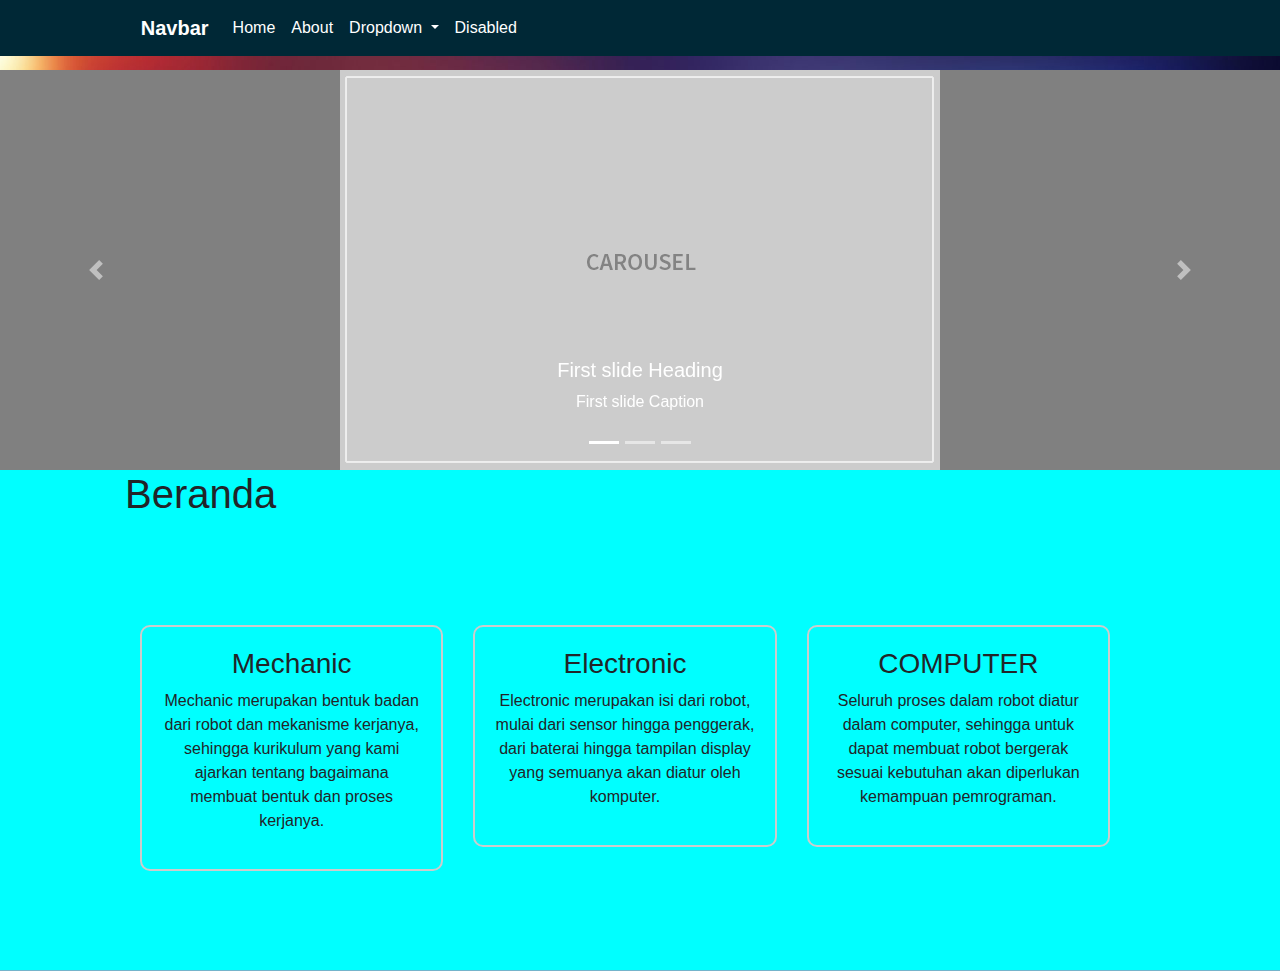
==== index.html @ bc965928 "card-view" ====
<!DOCTYPE html>
<html lang="en">
  <head>
    <meta charset="utf-8">
	<meta http-equiv="X-UA-Compatible" content="IE=edge">
	<meta name="viewport" content="width=device-width, initial-scale=1">
    <title>Untitled Document</title>
    <!-- Bootstrap -->
	<link href="css/bootstrap-4.0.0.css" rel="stylesheet">
	<link href="css/main-responsive.css" rel="stylesheet">
	<link href="css/index.css" rel="stylesheet">
	
  </head>
  <body style="padding-top: 70px">
  	<!-- body code goes here -->
  <div class="container-fluid">
    <nav class="navbar mNav fixed-top navbar-expand-lg navbar-light bg-light"> <a class="navbar-brand" href="#">Navbar</a>
	    <button class="navbar-toggler" type="button" data-toggle="collapse" data-target="#navbarSupportedContent1" aria-controls="navbarSupportedContent1" aria-expanded="false" aria-label="Toggle navigation"><span class="navbar-toggler-icon"><em>&nbsp;</em></span></button>
      <div class="collapse navbar-collapse" id="navbarSupportedContent1">
	      <ul class="navbar-nav mr-auto">
	        <li class="nav-item active"> <a class="nav-link" href="#">Home <span class="sr-only">(current)</span></a> </li>
	        <li class="nav-item"> <a class="nav-link" href="#">About</a> </li>
	        <li class="nav-item dropdown"> <a class="nav-link dropdown-toggle" href="#" id="navbarDropdown1" role="button" data-toggle="dropdown" aria-haspopup="true" aria-expanded="false"> Dropdown </a>
	          <div class="dropdown-menu" aria-labelledby="navbarDropdown1"> <a class="dropdown-item" href="#">Action</a> <a class="dropdown-item" href="#">Another action</a>
	            <div class="dropdown-divider"></div>
	            <a class="dropdown-item" href="#">Something else here</a> </div>
            </li>
	        <li class="nav-item"> <a class="nav-link disabled" href="#">Disabled</a> </li>
          </ul>
      </div>
      </nav>
    <div class="row top">
	    <div id="myCarousel" class="carousel slide" data-ride="carousel" style="background-color: grey">
		    <ol class="carousel-indicators">
		      <li data-target="#myCarousel" data-slide-to="0" class="active"></li>
		      <li data-target="#myCarousel" data-slide-to="1"></li>
		      <li data-target="#myCarousel" data-slide-to="2"></li>
	      </ol>
		    <div class="carousel-inner" role="listbox">
		      <div class="carousel-item active"> <img class="d-block mx-auto" src="images/Carousel_Placeholder.png" alt="First slide">
		        <div class="carousel-caption">
		          <h5>First slide Heading</h5>
		          <p>First slide Caption</p>
	            </div>
	          </div>
		      <div class="carousel-item"> <img class="d-block mx-auto" src="images/Carousel_Placeholder.png" alt="Second slide">
		        <div class="carousel-caption">
		          <h5>Second slide Heading</h5>
		          <p>Second slide Caption</p>
	            </div>
	          </div>
		      <div class="carousel-item"> <img class="d-block mx-auto" src="images/Carousel_Placeholder.png" alt="Third slide">
		        <div class="carousel-caption">
		          <h5>Third slide Heading</h5>
		          <p>Third slide Caption</p>
	            </div>
	          </div>
	      </div>
	      <a class="carousel-control-prev" href="#myCarousel" role="button" data-slide="prev"> <span class="carousel-control-prev-icon" aria-hidden="true"></span> <span class="sr-only">Previous</span> </a> <a class="carousel-control-next" href="#myCarousel" role="button" data-slide="next"> <span class="carousel-control-next-icon" aria-hidden="true"></span> <span class="sr-only">Next</span> </a> </div>
			</div>
		<div class="row p-x-10" style="height:500px; background-color: aqua;">
			<h1>Beranda</h1>
			<div class="container pad25B row">
					<div class="col-md-4 pad25B">
							<div class="card-view">
								<h3 class="heder-card-view">Mechanic</h3>
								<p class="content-card-view">Mechanic merupakan bentuk badan dari robot dan mekanisme kerjanya, sehingga kurikulum yang kami ajarkan tentang bagaimana membuat bentuk dan proses kerjanya. </p>
							</div>
									</div>

							<div class="col-md-4 pad25B">
									<div class="card-view">
									<h3 class="heder-card-view">Electronic</h3>
									<p class="content-card-view">Electronic merupakan isi dari robot, mulai dari sensor hingga penggerak, dari baterai hingga tampilan display yang semuanya akan diatur oleh komputer.  </p>
								  </div>
							</div>

							<div class="col-md-4 pad25B">
								<div class="card-view">
								<h3 class="heder-card-view">COMPUTER</h3>
								<p class="content-card-view">Seluruh proses dalam robot diatur dalam computer, sehingga untuk dapat membuat robot bergerak sesuai kebutuhan akan diperlukan kemampuan pemrograman.  </p>
								</div>
						</div>
						</div>					
			</div>
	
		
		</div>	
    <div class="row body">
	    <div class="col-xl-12"></div>
	  </div>
	  <div class="row footer">
	    <div class="col-xl-12"></div>
    </div>
  </div>
	  
  <!-- jQuery (necessary for Bootstrap's JavaScript plugins) --> 
	<script src="js/jquery-3.2.1.min.js"></script>

	<!-- Include all compiled plugins (below), or include individual files as needed -->
  <script src="js/popper.min.js"></script> 
  <script src="js/bootstrap-4.0.0.js"></script>
  </body>
</html>
---- css/main-responsive.css ----
@charset "utf-8";
/* CSS Document */

.mNav{
	background-color: #002836 !important;
}
body{
    background: url("../images/bg.jpg") no-repeat center center fixed; 
    -webkit-background-size: cover;
    -moz-background-size: cover;
    -o-background-size: cover;
    background-size: cover;
    /* IE */
    filter: progid:DXImageTransform.Microsoft.AlphaImageLoader(src='../images/bg.jpg', sizingMethod='scale');
    -ms-filter: "progid:DXImageTransform.Microsoft.AlphaImageLoader(src='../images/bg.jpg', sizingMethod='scale')";
}
label{
    display: block;
}
.carousel{
	width: 100%;
}
.mNav .nav-item a{
	color: white !important;
}
.mNav .navbar-brand{
	margin-left: 10%;
	color: white;
	font-weight: bolder ;
}
.body{
	padding: 0 10%;
	background-color: #74B4CB;
}
.row.top{
	padding:0;
}

.color-secondTheme{
	color: #426E7E;
}
.color-lightTheme{
	color:aliceblue;
}
.color-darkTheme{
    color: #002836;
}
.color-red{
	color:red;
}
.bg-color-darkorange{
	background-color: rgb(231, 92, 0) !important;
}
.border-radius-10px{
	border-radius: 10px;
}

.border-radius-5px{
	border-radius: 5px;
}
.no-border{
    border: none !important;
}

.full-width{
	width: 100%;
}
.p-x-5{
    padding:0 5%;
}
.p-x-10{
    padding:0 10%;
}
.p-x-40px{
    padding: 0 40px;
}
.pad-t-40px{
    padding-top: 40px;
}
.pad-t-60px{
    padding-top: 60px;
}
.pad-b-40px{
    padding-bottom: 40px;
}

.mar-t-20px{
    margin-top: 20px;
}
.mar-t-40px{
    margin-top: 40px;
}

.no-padding{
    padding: 0 !important;
}
.inline-display{
    display: inline !important;
}
.register-container{
    display: inline-block;
    min-width: 400px;
    max-width: 100%;
    width: 500px;
    padding: 40px;
	/*background-color: #002836;*/
	background-color: #0000003b;
}
.profile-container{
    display: inline-block;
    min-width: 400px;
    max-width: 100%;
    width: 100%;
    padding: 0;
    /*background-color: #002836;*/
	background-color: #000000a2;
}
.profile-header-container{
    position: relative;
    display: block;
    background-color: white;
    width: 90% !important;
    top: -150px;
    margin: 0 auto;
    overflow: hidden;
}
.media-social-container{
    position: relative;
    width: 90% !important;
    margin: 0 auto;
    top: -150px;
    padding: 0 25%;
    background-color: #E2584B;
}
.tentang-ksr-header{
    text-align: center;
    background-color: #f00;
}
.tentang-ksr-header h2{
    text-align: center; 
}
.tentang-ksr-header img{
    width: 128px;
    height: 128 px;
}
.tentang-ksr-data{
    overflow: hidden;
    position: relative;
    margin: 0 auto;
    margin-top: 100px;
}
.visi{
    height: 200px;
    background-color: #002836;
}
.misi{
    height: 200px;
    background-color: aliceblue;
}
.tentang{
    height: 200px;
    background-color: aliceblue;
}
.h1{
    font-size: 40px;
}
.weight-300{
    font-weight: 300;
}
.bold-600{
    font-weight: 600;
}
.speech-icon{
    width: 80px;
    height: 40px;
    text-align: center;
    color: white;
    font-weight: bold;
    background-image:url('../images/speech-icon.svg');
    background-position: 0 0;
    background-repeat: no-repeat; 
    background-size: 80px 40px; 
    
}
.color1{
    height: 100%;
    background-color: #002836 !important;
    margin: auto;
}
.color2{
    height: 100%;
    background-color: #26b72b !important;
}
.color3{
    height: 100%;
    background-color: #74B4CB !important;
}
.absolute-ppbg{
    height: 400px;
    position: relative;
    overflow: hidden;
}
.sampul{
    min-height: 100%;
    min-width: 100%;
    position: absolute;
    top:-700px;
}
.login-container{
    display: inline-block;
    min-width: 400px;
    max-width: 100%;
    width: 500px;
    height: 400px;
    padding: 40px;
	/*background-color: #002836;*/
	background-color: #0000003b;
}
.form-title{
	width: 100%;
    font-weight: bold;
    text-align: center;
	padding-bottom: 20px;
	color: aliceblue;
	border-bottom: 1px  solid  rgb(202, 202, 202);
}

.photo-profile{
    position: relative;
    width: 400px;
    height: 450px;
    overflow: hidden;
}
.photo-profile img{
    width: 100%;
    height: 100%;
    margin: 0 auto;
}
.profile-data{
    min-width: 400px;
    position: relative;
    overflow: hidden;
}

/*DEFAULT THEME OF INPUT TAG*/
input[type="text"], input[type="password"],
input[type="tel"], input[type="date"]{
    color: white;
    padding: 0 8px;
    width: 100%;
    font-weight: 200;
    height: 35px;
    margin-bottom: 10px;
    background-color: transparent;
    border: 1pt solid rgb(202, 202, 202);
    border-radius: 3px;
}
input[type="text"]:hover, input[type="password"]:hover,
input[type="tel"]:hover, input[type="date"]:hover{
    border-color: #2756ad;
}
input[type="text"]:focus, input[type="password"]:focus,
input[type="tel"]:focus,  input[type="date"]:focus{
    border-color: #9ecaed;
    box-shadow: 0 0 5px #9ecaed;
}

input[type="date"]::-webkit{
    -webkit-appearance: none;
    display: none;
    color: red;
}

input[type="date"]::-webkit-inner-spin-button { 
    display: none;
}

input[type="date"]::-webkit-calendar-picker-indicator {
    color: #2c3e50;
}

input[type="tel"]::-webkit-outer-spin-button, input[type="tel"]::-webkit-inner-spin-button {
    -webkit-appearance: none;
    margin: 0;
}
 
input[type="tel"] {
    -moz-appearance: textfield;
}
input[type="radio"] {
    font-weight: 200;
}
textarea{
    resize: none;
	width: 100%;
    padding: 8px;
    border: 1px solid rgb(202, 202, 202);
    border-radius: 3px;
}

textarea:hover{
    border-color: #2756ad;
}
textarea:focus{
    border-color: #8594af;
}

textarea {
    font-weight: 200;
    
}

input[type="submit"]{
    display: block;
    font-weight: 600;
    height: 40px;
    border: 2px solid transparent;
    border-radius: 3px;
    background-color: #2756ad;
    color: #f2f2f2;
    cursor:pointer;
}

select{
    padding: 0 5px;
    width: 300px;
    font-weight: 200;
    height: 35px;
    margin-bottom: 10px;
    color: white;
    background-color: transparent;
    border: 1px solid rgb(202, 202, 202);
    border-radius: 3px;
}
select option{
    color: black;
}

select:hover{
    border-color: #2756ad;
}
select:focus{
    border-color: #8594af;
}


input:invalid + span:before {
    content: '✖';
    color: #f00;
    padding-left: 5px;
}

input:valid + span:before {
    content: '✓';
    color: #26b72b;
    padding-left: 5px;
}

.placeholder-lightTheme::placeholder { /* Chrome, Firefox, Opera, Safari 10.1+ */
    color: #ffffff8a;
    opacity: 1; /* Firefox */
}

:-ms-input-placeholder { /* Internet Explorer 10-11 */
    color: red;
}

::-ms-input-placeholder { /* Microsoft Edge */
    color: red;
}

/*END OF DEFAULT THEME OF INPUPT TAG*/
---- css/index.css ----
.card-view{
    border: solid 2px #cccccc; 
    border-width: 2px;
    border-radius: 10px;
    padding: 20px;
}

.heder-card-view{
    text-align: center;

}

.content-card-view{
    text-align: center;
}
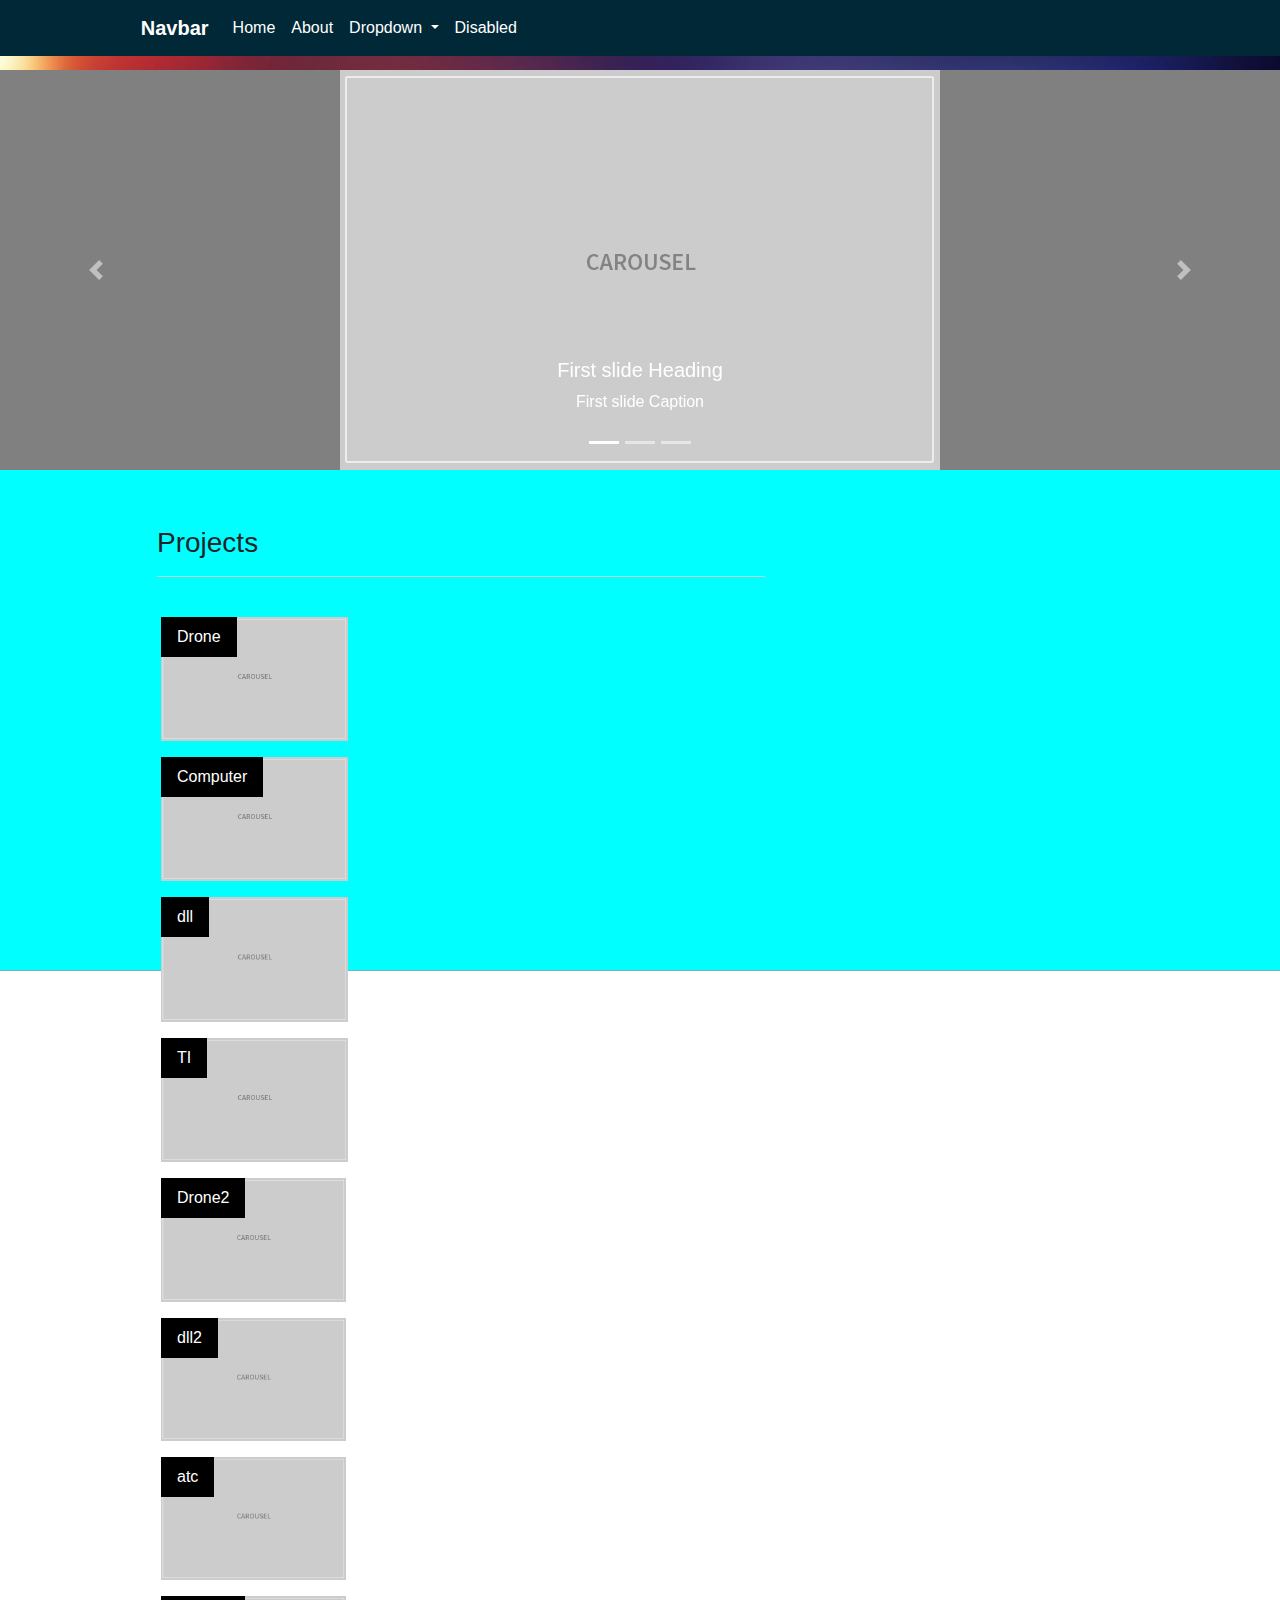
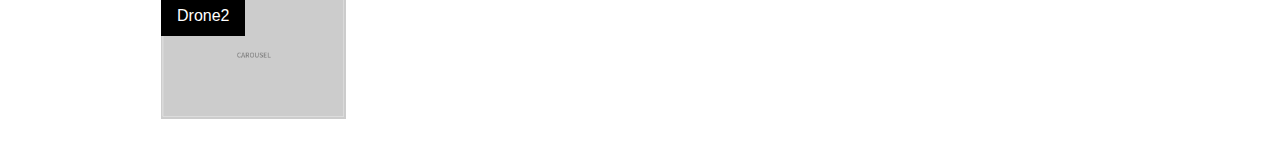
==== commit 95a91316: "image content" ====
--- a/index.html
+++ b/index.html
@@ -19,7 +19,7 @@
       <div class="collapse navbar-collapse" id="navbarSupportedContent1">
 	      <ul class="navbar-nav mr-auto">
 	        <li class="nav-item active"> <a class="nav-link" href="#">Home <span class="sr-only">(current)</span></a> </li>
-	        <li class="nav-item"> <a class="nav-link" href="#">About</a> </li>
+	        <li class="nav-item"> <a class="nav-link" href="about.html">About</a> </li>
 	        <li class="nav-item dropdown"> <a class="nav-link dropdown-toggle" href="#" id="navbarDropdown1" role="button" data-toggle="dropdown" aria-haspopup="true" aria-expanded="false"> Dropdown </a>
 	          <div class="dropdown-menu" aria-labelledby="navbarDropdown1"> <a class="dropdown-item" href="#">Action</a> <a class="dropdown-item" href="#">Another action</a>
 	            <div class="dropdown-divider"></div>
@@ -59,32 +59,74 @@
 	      <a class="carousel-control-prev" href="#myCarousel" role="button" data-slide="prev"> <span class="carousel-control-prev-icon" aria-hidden="true"></span> <span class="sr-only">Previous</span> </a> <a class="carousel-control-next" href="#myCarousel" role="button" data-slide="next"> <span class="carousel-control-next-icon" aria-hidden="true"></span> <span class="sr-only">Next</span> </a> </div>
 			</div>
 		<div class="row p-x-10" style="height:500px; background-color: aqua;">
-			<h1>Beranda</h1>
-			<div class="container pad25B row">
-					<div class="col-md-4 pad25B">
-							<div class="card-view">
-								<h3 class="heder-card-view">Mechanic</h3>
-								<p class="content-card-view">Mechanic merupakan bentuk badan dari robot dan mekanisme kerjanya, sehingga kurikulum yang kami ajarkan tentang bagaimana membuat bentuk dan proses kerjanya. </p>
-							</div>
-									</div>
+  
+    <!-- Page content -->
+  <div class=" al-padding" style="max-width:1564px">
+  
+    <!-- Project Section -->
+  <div class="al-panel al-padding-32" id="projects">
+    <h3 class="al-padding-bootom al-border-light-grey al-padding-16">Projects</h3>
+  </div>
 
-							<div class="col-md-4 pad25B">
-									<div class="card-view">
-									<h3 class="heder-card-view">Electronic</h3>
-									<p class="content-card-view">Electronic merupakan isi dari robot, mulai dari sensor hingga penggerak, dari baterai hingga tampilan display yang semuanya akan diatur oleh komputer.  </p>
-								  </div>
-							</div>
+  <div class="al-row-padding">
+    <div class="al-col al al-m al-margin-bottom">
+      <div class="al-display-container">
+        <div class="al-display-topleft al-black al-padding">Drone</div>
+        <img src="images/Carousel_Placeholder.png" alt="drone" style="width:100%">
+      </div>
+    </div>
+    <div class="al-col al al-m al-margin-bottom">
+      <div class="al-display-container">
+        <div class="al-display-topleft al-black al-padding">Computer</div>
+        <img src="images/Carousel_Placeholder.png" alt="computer" style="width:100%">
+      </div>
+    </div>
+    <div class="al-col al al-m al-margin-bottom">
+      <div class="al-display-container">
+        <div class="al-display-topleft al-black al-padding">dll</div>
+        <img src="images/Carousel_Placeholder.png" alt="dll" style="width:100%">
+      </div>
+    </div>
+    <div class="al-col al al-m al-margin-bottom">
+      <div class="al-display-container">
+        <div class="al-display-topleft al-black al-padding">TI</div>
+        <img src="images/Carousel_Placeholder.png" alt="ti" style="width:100%">
+      </div>
+    </div>
+  </div>
 
-							<div class="col-md-4 pad25B">
-								<div class="card-view">
-								<h3 class="heder-card-view">COMPUTER</h3>
-								<p class="content-card-view">Seluruh proses dalam robot diatur dalam computer, sehingga untuk dapat membuat robot bergerak sesuai kebutuhan akan diperlukan kemampuan pemrograman.  </p>
-								</div>
-						</div>
-						</div>					
-			</div>
-	
-		
+  <div class="al-row-padding">
+    <div class="al-col al m6 al-m al-margin-bottom">
+      <div class="al-display-container">
+        <div class="al-display-topleft al-black al-padding">Drone2</div>
+        <img src="images/Carousel_Placeholder.png" alt="ti" style="width:99%">
+      </div>
+    </div>
+    <div class="al-col al m6 al-m al-margin-bottom">
+      <div class="al-display-container">
+        <div class="al-display-topleft al-black al-padding">dll2</div>
+        <img src="images/Carousel_Placeholder.png" alt="ti" style="width:99%">
+      </div>
+    </div>
+    <div class="al-col al m6 al-m al-margin-bottom">
+      <div class="al-display-container">
+        <div class="al-display-topleft al-black al-padding">atc</div>
+        <img src="images/Carousel_Placeholder.png" alt="ti" style="width:99%">
+      </div>
+    </div>
+    <div class="al-col al m6 al-m al-margin-bottom">
+      <div class="al-display-container">
+        <div class="al-display-topleft al-black al-padding">Drone2</div>
+        <img src="images/Carousel_Placeholder.png" alt="ti" style="width:99%">
+      </div>
+    </div>
+  </div>
+</div>
+    
+
+
+			
+	</div>
 		</div>	
     <div class="row body">
 	    <div class="col-xl-12"></div>
--- a/css/main-responsive.css
+++ b/css/main-responsive.css
@@ -43,7 +43,7 @@
 	color:aliceblue;
 }
 .color-darkTheme{
-    color: #002836;
+    color: #002836 !important;
 }
 .color-red{
 	color:red;
@@ -230,6 +230,7 @@
     width: 400px;
     height: 450px;
     overflow: hidden;
+    border: 2px solid #cfcfcf80;
 }
 .photo-profile img{
     width: 100%;
@@ -369,5 +370,12 @@
     color: red;
 }
 
+#box{
+       border: 1px solid gray;
+       outline-color: invert;
+       background-color: lightgray;
+ }
+
+ 
 /*END OF DEFAULT THEME OF INPUPT TAG*/
 
--- a/css/index.css
+++ b/css/index.css
@@ -12,4 +12,68 @@
 
 .content-card-view{
     text-align: center;
+}
+
+.al-padding-32{
+    padding-top: 32px
+    !important;
+    padding-bottom: 32px
+    !important
+}
+.al-padding-bootom{
+    border-bottom: 1px
+    solid
+    #ccc
+    !important
+}
+.al-border-ligth-grey{
+    border-color: #f1f1f1
+    !important
+}
+.al-padding-16{
+    padding-top: 16px
+    !important;
+    padding-bottom: 16px
+    !important
+}
+.al-row-padding{
+    padding: 0 10px
+}
+.al-col{
+    padding: 0 10px
+}
+.al{
+    width: 24.9999%
+}
+.al-m{
+    width: 33.33333%
+}
+.al-margin-bottom{
+    margin-bottom: 16px 
+    !important
+}
+.al-display-container{
+    position: relative
+}
+.al-display-topleft{
+    position: absolute;
+    left: 0;
+    top: 0
+}
+.al-black{
+    color: #ffffff
+    !important;
+    background-color: #000000
+    !important;
+}
+.al-padding{
+    padding: 8px 16px
+    !important
+}
+.al-panel{
+    padding: 0.01em 16px
+}
+.al-content{
+    max-width:980px;
+    margin:auto
 }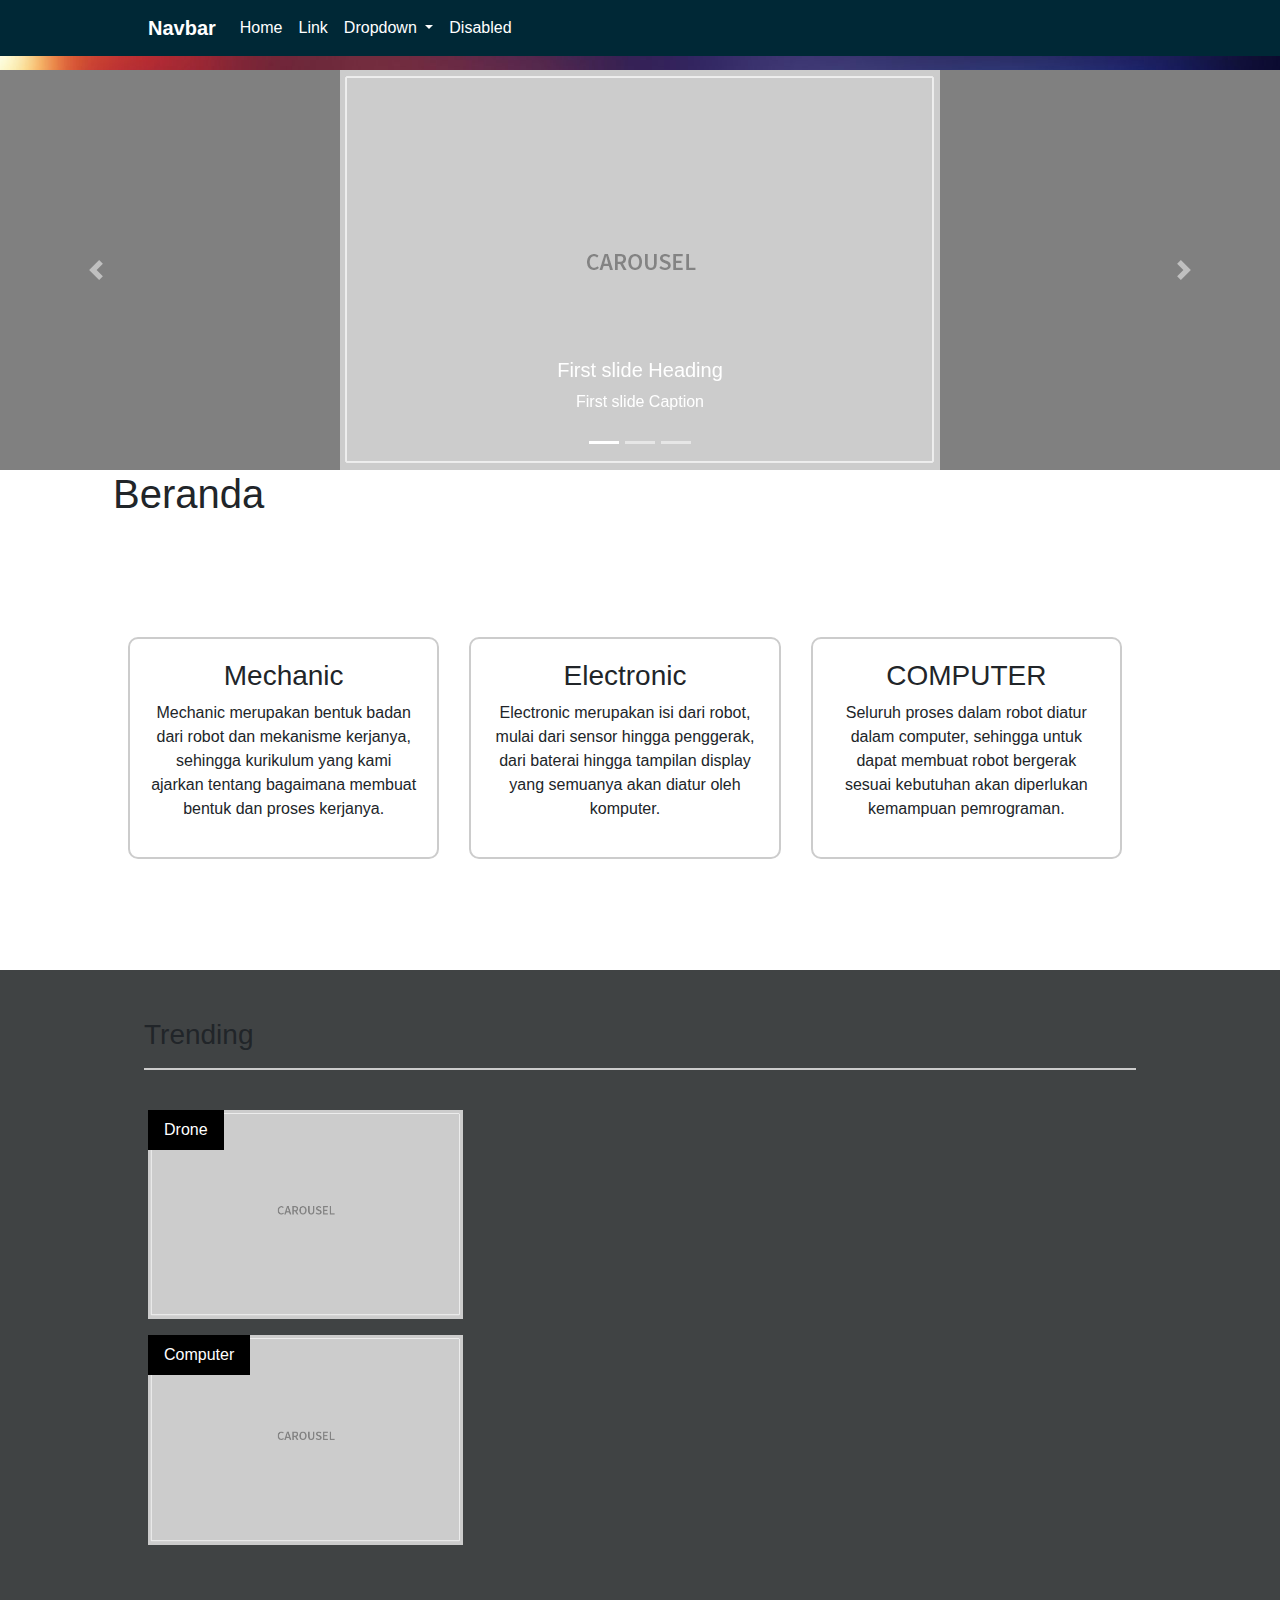
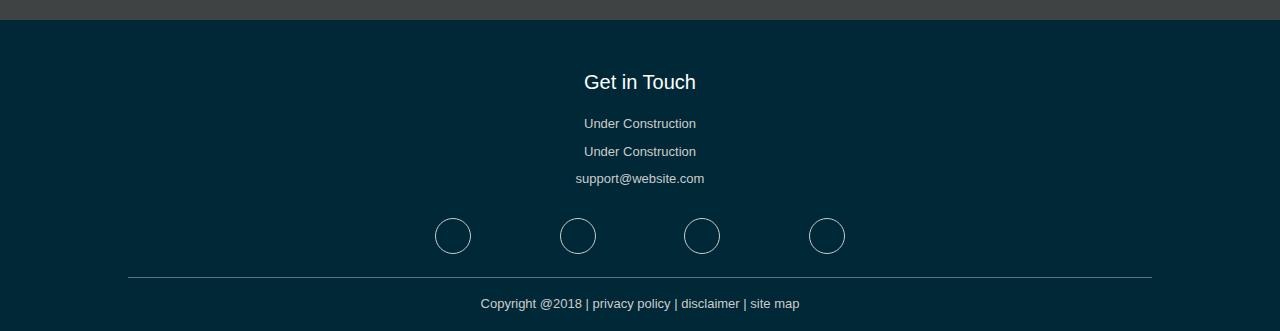
==== commit cd56a96b: "+footer + contenr" ====
--- a/index.html
+++ b/index.html
@@ -7,9 +7,12 @@
     <title>Untitled Document</title>
     <!-- Bootstrap -->
 	<link href="css/bootstrap-4.0.0.css" rel="stylesheet">
-	<link href="css/main-responsive.css" rel="stylesheet">
-	<link href="css/index.css" rel="stylesheet">
-	
+    <link href="css/main-responsive.css" rel="stylesheet">
+    <link href="css/tambah-berita.css" rel="stylesheet">
+    <link rel="stylesheet" href="https://use.fontawesome.com/releases/v5.2.0/css/all.css" integrity="sha384-hWVjflwFxL6sNzntih27bfxkr27PmbbK/iSvJ+a4+0owXq79v+lsFkW54bOGbiDQ" crossorigin="anonymous">
+    <link rel="stylesheet" type="text/css" href="css/footer.css">
+    <link rel="stylesheet" type="text/css" href="css/TB.css"><link href="css/index.css" rel="stylesheet">
+    
   </head>
   <body style="padding-top: 70px">
   	<!-- body code goes here -->
@@ -19,7 +22,7 @@
       <div class="collapse navbar-collapse" id="navbarSupportedContent1">
 	      <ul class="navbar-nav mr-auto">
 	        <li class="nav-item active"> <a class="nav-link" href="#">Home <span class="sr-only">(current)</span></a> </li>
-	        <li class="nav-item"> <a class="nav-link" href="about.html">About</a> </li>
+	        <li class="nav-item"> <a class="nav-link" href="#">Link</a> </li>
 	        <li class="nav-item dropdown"> <a class="nav-link dropdown-toggle" href="#" id="navbarDropdown1" role="button" data-toggle="dropdown" aria-haspopup="true" aria-expanded="false"> Dropdown </a>
 	          <div class="dropdown-menu" aria-labelledby="navbarDropdown1"> <a class="dropdown-item" href="#">Action</a> <a class="dropdown-item" href="#">Another action</a>
 	            <div class="dropdown-divider"></div>
@@ -57,85 +60,98 @@
 	          </div>
 	      </div>
 	      <a class="carousel-control-prev" href="#myCarousel" role="button" data-slide="prev"> <span class="carousel-control-prev-icon" aria-hidden="true"></span> <span class="sr-only">Previous</span> </a> <a class="carousel-control-next" href="#myCarousel" role="button" data-slide="next"> <span class="carousel-control-next-icon" aria-hidden="true"></span> <span class="sr-only">Next</span> </a> </div>
-			</div>
-		<div class="row p-x-10" style="height:500px; background-color: aqua;">
-  
-    <!-- Page content -->
-  <div class=" al-padding" style="max-width:1564px">
-  
-    <!-- Project Section -->
-  <div class="al-panel al-padding-32" id="projects">
-    <h3 class="al-padding-bootom al-border-light-grey al-padding-16">Projects</h3>
-  </div>
-
-  <div class="al-row-padding">
-    <div class="al-col al al-m al-margin-bottom">
-      <div class="al-display-container">
-        <div class="al-display-topleft al-black al-padding">Drone</div>
-        <img src="images/Carousel_Placeholder.png" alt="drone" style="width:100%">
       </div>
     </div>
-    <div class="al-col al al-m al-margin-bottom">
-      <div class="al-display-container">
-        <div class="al-display-topleft al-black al-padding">Computer</div>
-        <img src="images/Carousel_Placeholder.png" alt="computer" style="width:100%">
+
+    <!-- Page content 1 -->
+      <div class="row p-x-10" style="height:500px; background-color: white;">
+        <h1>Beranda</h1>
+        <div class="container pad25B row">
+                        <div class="col-md-4 pad25B">
+                                <div class="card-view">
+                                    <h3 class="heder-card-view">Mechanic</h3>
+                                    <p class="content-card-view">Mechanic merupakan bentuk badan dari robot dan mekanisme kerjanya, sehingga kurikulum yang kami ajarkan tentang bagaimana membuat bentuk dan proses kerjanya. </p>
+                                </div>
+                        </div>
+
+                        <div class="col-md-4 pad25B">
+                                <div class="card-view">
+                                <h3 class="heder-card-view">Electronic</h3>
+                                <p class="content-card-view">Electronic merupakan isi dari robot, mulai dari sensor hingga penggerak, dari baterai hingga tampilan display yang semuanya akan diatur oleh komputer.  </p>
+                              </div>
+                        </div>
+
+                        <div class="col-md-4 pad25B">
+                            <div class="card-view">
+                            <h3 class="heder-card-view">COMPUTER</h3>
+                            <p class="content-card-view">Seluruh proses dalam robot diatur dalam computer, sehingga untuk dapat membuat robot bergerak sesuai kebutuhan akan diperlukan kemampuan pemrograman.  </p>
+                            </div>
+                        </div>
+          </div>					
       </div>
-    </div>
-    <div class="al-col al al-m al-margin-bottom">
-      <div class="al-display-container">
-        <div class="al-display-topleft al-black al-padding">dll</div>
-        <img src="images/Carousel_Placeholder.png" alt="dll" style="width:100%">
-      </div>
-    </div>
-    <div class="al-col al al-m al-margin-bottom">
-      <div class="al-display-container">
-        <div class="al-display-topleft al-black al-padding">TI</div>
-        <img src="images/Carousel_Placeholder.png" alt="ti" style="width:100%">
-      </div>
-    </div>
-  </div>
 
-  <div class="al-row-padding">
-    <div class="al-col al m6 al-m al-margin-bottom">
-      <div class="al-display-container">
-        <div class="al-display-topleft al-black al-padding">Drone2</div>
-        <img src="images/Carousel_Placeholder.png" alt="ti" style="width:99%">
-      </div>
-    </div>
-    <div class="al-col al m6 al-m al-margin-bottom">
-      <div class="al-display-container">
-        <div class="al-display-topleft al-black al-padding">dll2</div>
-        <img src="images/Carousel_Placeholder.png" alt="ti" style="width:99%">
-      </div>
-    </div>
-    <div class="al-col al m6 al-m al-margin-bottom">
-      <div class="al-display-container">
-        <div class="al-display-topleft al-black al-padding">atc</div>
-        <img src="images/Carousel_Placeholder.png" alt="ti" style="width:99%">
-      </div>
-    </div>
-    <div class="al-col al m6 al-m al-margin-bottom">
-      <div class="al-display-container">
-        <div class="al-display-topleft al-black al-padding">Drone2</div>
-        <img src="images/Carousel_Placeholder.png" alt="ti" style="width:99%">
-      </div>
-    </div>
-  </div>
-</div>
-    
+        
+        <div class="row body" style="height:650px; background-color: rgb(64, 67, 68);max-width: 1564px;">
+
+            <!-- Page content 2-->
+            <div class=" col-xl-12" style="max-width:1564px">
+            
+                <!-- Project Section -->
+              <div class="al-panel al-padding-32" id="projects">
+                <h3 class="al-padding-bootom al-border-light-grey al-padding-16">Trending</h3>
+              </div>
+            
+              <div class="al-row-padding">
+                <div class="al-col al al-m al-margin-bottom">
+                  <div class="al-display-container">
+                    <div class="al-display-topleft al-black al-padding">Drone</div>
+                    <img src="images/Carousel_Placeholder.png" alt="drone" style="width:100%">
+                  </div>
+                </div>
+                <div class="al-col al al-m al-margin-bottom">
+                  <div class="al-display-container">
+                    <div class="al-display-topleft al-black al-padding">Computer</div>
+                    <img src="images/Carousel_Placeholder.png" alt="computer" style="width:100%">
+                  </div>
+                </div>
+              </div>
+            </div>
+        </div>
+            
 
 
-			
-	</div>
-		</div>	
-    <div class="row body">
-	    <div class="col-xl-12"></div>
-	  </div>
-	  <div class="row footer">
-	    <div class="col-xl-12"></div>
+
+                <!--Footer Here-->
+            <footer class="footer">
+                
+                <div class="container bottom_border">
+                    <div class="row">
+                    <div class="col text-center">
+                        <h5 class="headin5_amrc col_white_amrc pt2">Get in Touch</h5>
+                        <p><i class="fa fa-location-arrow"></i> Under Construction</p>
+                        <p><i class="fa fa-phone"></i>  Under Construction</p>
+                        <p><i class="fa fa fa-envelope"></i> support@website.com</p>
+                    </div>
+                    </div>
+                    </div>
+
+                    <div class="row">
+                        <ul class="social_footer_ul">
+                        <li><a href="#"><i class="fab fa-facebook-f"></i></a></li> 
+                        <li><a href="#"><i class="fab fa-twitter"></i></a></li> 
+                        <li><a href="#"><i class="fab fa-google +"></i></a></li>
+                        <li><a href="#"><i class="fab fa-instagram"></i></a></li>
+                        </ul>
+                    </div>
+                    <!--social_footer_ul ends here-->
+                <hr class="split">
+                <p class="text-center">Copyright @2018 | privacy policy | disclaimer | site map</p>
+            </footer>
+  
+  
     </div>
-  </div>
-	  
+      
+  
   <!-- jQuery (necessary for Bootstrap's JavaScript plugins) --> 
 	<script src="js/jquery-3.2.1.min.js"></script>
 
--- a/css/main-responsive.css
+++ b/css/main-responsive.css
@@ -2,7 +2,9 @@
 /* CSS Document */
 
 .mNav{
-	background-color: #002836 !important;
+    background-color: #002836 !important;
+    padding-left: 10%;
+    padding-right: 10%;
 }
 body{
     background: url("../images/bg.jpg") no-repeat center center fixed; 
@@ -14,6 +16,7 @@
     filter: progid:DXImageTransform.Microsoft.AlphaImageLoader(src='../images/bg.jpg', sizingMethod='scale');
     -ms-filter: "progid:DXImageTransform.Microsoft.AlphaImageLoader(src='../images/bg.jpg', sizingMethod='scale')";
 }
+
 label{
     display: block;
 }
@@ -24,9 +27,26 @@
 	color: white !important;
 }
 .mNav .navbar-brand{
-	margin-left: 10%;
+	margin-left: 20px;
 	color: white;
-	font-weight: bolder ;
+    font-weight: bolder ;
+    outline: 0;
+}
+.mNav .navbar-brand:hover, .mNav .navbar-brand:focus{
+    color: white;
+}
+.mNav .logo{
+    width: 50px;
+    height: 50px;
+    overflow: hidden;
+    border-radius: 50%;
+    background-color: #002836;
+}
+.mNav .logo img{
+    display: block;
+    margin-left: -8px;
+    margin-right: auto;
+    height: 50px;
 }
 .body{
 	padding: 0 10%;
@@ -48,6 +68,9 @@
 .color-red{
 	color:red;
 }
+.mNav .nav-item a.color-darkOrange{
+	color: rgb(231, 92, 0) !important;
+}
 .bg-color-darkorange{
 	background-color: rgb(231, 92, 0) !important;
 }
@@ -65,6 +88,9 @@
 .full-width{
 	width: 100%;
 }
+.full-height{
+    height: 100%;
+}
 .p-x-5{
     padding:0 5%;
 }
@@ -93,6 +119,12 @@
 
 .no-padding{
     padding: 0 !important;
+}
+.no-outline{
+    outline: 0 !important;
+}
+.float-right{
+    float: right;
 }
 .inline-display{
     display: inline !important;
@@ -231,9 +263,9 @@
     height: 450px;
     overflow: hidden;
     border: 2px solid #cfcfcf80;
+    padding: 0;
 }
 .photo-profile img{
-    width: 100%;
     height: 100%;
     margin: 0 auto;
 }
@@ -243,6 +275,30 @@
     overflow: hidden;
 }
 
+.emblem{
+    margin-bottom: 70px;
+}
+.emblem .logo{
+    width: 120px;
+    height: 120px;
+    overflow: hidden;
+    border-radius: 50%;
+    background-color: #002836;
+    margin-left: auto;
+    margin-right: auto;
+}
+.emblem .logo img{
+    display: block;
+    margin-left: -20px;
+    margin-right: auto;
+    height: 120px;
+}
+.emblem .caption{
+    text-align: center;
+    font-weight: bold;
+    padding: 8px;
+    border-bottom: 1px solid #002836;
+}
 /*DEFAULT THEME OF INPUT TAG*/
 input[type="text"], input[type="password"],
 input[type="tel"], input[type="date"]{
@@ -379,3 +435,43 @@
  
 /*END OF DEFAULT THEME OF INPUPT TAG*/
 
+/* index here */
+.navbar-profile{
+    cursor: pointer;
+    align-items: center;
+}
+.navbar-profile .avatar{
+    height: 50px;
+    width: 50px;
+    border-radius: 50%;
+}
+.navbar-profile .name{
+    text-align: center;
+    margin: auto 10px auto 10px;
+    font-size: 18px;
+}
+
+/* profile here */
+.fab{
+    text-align: center;
+    color: aliceblue;
+    margin: 0 auto;
+    font-size: 30px;
+}
+
+.social-media{
+    height: 80px;
+    width: 100%;
+    margin: 0 auto;
+    min-width: 80px;
+    text-align:center;
+    vertical-align: middle;
+    display: flex; 
+    flex-direction: column; 
+    justify-content: center; 
+    align-items: center;
+    text-decoration: none;
+}
+.social-media:hover{
+    text-decoration: none;
+}--- a/css/tambah-berita.css
+++ b/css/tambah-berita.css
@@ -0,0 +1,74 @@
+.img-berita{
+    width: 200px;
+    height: 300px;
+    overflow: hidden;
+    display: block;
+    border: 1px black solid;
+}
+.pic-opt{
+    display: block;
+}
+.text-box{
+    background-color: aliceblue !important;
+
+}
+.text-box::placeholder{
+    color: gray;
+}
+.combo-box{
+    background-color: aliceblue !important;
+
+}
+.combo-box::placeholder{
+    color: gray;
+}
+.berita-editor{
+}
+.tools{
+    border-top-left-radius: 10px;
+    border-top-right-radius: 10px;
+    border-bottom: 1px solid gray;
+    height: 50px;
+    width: 100%;
+    background-color: #f5f5f5;
+    padding: 10px;
+}
+
+.editor, .editor:hover, .editor:active{
+    border: none;
+    
+    height: 500px;
+    border: 1px solid gainsboro;
+    border-radius: 10px;
+    background-color: aliceblue !important;
+    border-top-left-radius: 0px;
+    border-top-right-radius: 0px;
+    overflow: auto;
+}
+.editor-container{
+    padding-bottom: 100px;
+}
+
+.tool-button{
+    border: 1px solid gainsboro;
+    border-radius: 5px;
+    height: 100%;
+    min-width: 40px;
+    margin-right: 5px;
+    cursor: pointer;
+}
+.underline{
+    text-decoration: underline;
+}
+.centerline{
+    text-decoration: line-through;
+}
+.publish{
+    width: 120px;
+    padding: 7px;
+}
+.preview{
+    background-color: rgb(231, 92, 0) !important;
+    width: 120px;
+    padding: 7px;
+}--- a/css/footer.css
+++ b/css/footer.css
@@ -0,0 +1,66 @@
+.col_white_amrc { color:#FFF;}
+.footer { width:100%; background-color:#002836; min-height:250px; padding:10px 10% 10px 10% ; }
+.pt2 { padding-top:40px ; margin-bottom:20px ;}
+.footer p { font-size:13px; color:#CCC; padding-bottom:0px; margin-bottom:8px;}
+.mb10 { padding-bottom:15px ;}
+.footer_ul_amrc { margin:0px ; list-style-type:none ; font-size:14px; padding:0px 0px 10px 0px ; }
+.footer_ul_amrc li {padding:0px 0px 5px 0px;}
+.footer_ul_amrc li a{ color:#CCC;}
+.footer_ul_amrc li a:hover{ color:#fff; text-decoration:none;}
+.fleft { float:left;}
+.padding-right { padding-right:10px; }
+
+.footer_ul2_amrc {margin:0px; list-style-type:none; padding:0px;}
+.footer_ul2_amrc li p { display:table; }
+.footer_ul2_amrc li a:hover { text-decoration:none;}
+.footer_ul2_amrc li i { margin-top:5px;}
+
+.bottom_border { border-bottom:1px solid #002836; padding-bottom:20px;}
+.foote_bottom_ul_amrc {
+	list-style-type:none;
+	padding:0px;
+	display:table;
+	margin-top: 10px;
+	margin-right: auto;
+	margin-bottom: 10px;
+	margin-left: auto;
+}
+.foote_bottom_ul_amrc li { display:inline;}
+.foote_bottom_ul_amrc li a { color:#999; margin:0 12px;}
+
+.social_footer_ul { 
+	padding: 0;
+	margin: 0 auto;
+}
+.social_footer_ul li {
+	display: inline-block;
+	width: 120px;
+	margin: 0 auto;
+}
+.social_footer_ul li a { 
+	color:#CCC; 
+	border:1px solid #CCC; 
+	border-radius:50%;
+	padding: 8px;
+	width:36px; 
+	height:36px; 
+	margin: 0 auto;
+	display: block;
+}
+.social_footer_ul li a:hover{
+	text-decoration: none;
+}
+.social_footer_ul li i {  width:19px; 
+	height:20px; 
+	text-align:center;
+	display: block;
+	margin: auto;
+}
+.text-center{
+	text-align: center;
+}
+
+.split{
+	align-items: center;
+	border-color: #cccccc7a;
+}--- a/css/TB.css
+++ b/css/TB.css
@@ -0,0 +1,80 @@
+:root {
+    --blue: #007bff;
+    --indigo: #6610f2;
+    --purple: #6f42c1;
+    --pink: #e83e8c;
+    --red: #dc3545;
+    --orange: #fd7e14;
+    --yellow: #ffc107;
+    --green: #28a745;
+    --teal: #20c997;
+    --cyan: #17a2b8;
+    --white: #fff;
+    --gray: #6c757d;
+    --gray-dark: #343a40;
+    --primary: #007bff;
+    --secondary: #6c757d;
+    --success: #28a745;
+    --info: #17a2b8;
+    --warning: #ffc107;
+    --danger: #dc3545;
+    --light: #f8f9fa;
+    --dark: #343a40;
+    --mainTheme: #002836;
+    --breakpoint-xs: 0;
+    --breakpoint-sm: 576px;
+    --breakpoint-md: 768px;
+    --breakpoint-lg: 992px;
+    --breakpoint-xl: 1200px;
+    --font-family-sans-serif: -apple-system, BlinkMacSystemFont, "Segoe UI", Roboto, "Helvetica Neue", Arial, sans-serif, "Apple Color Emoji", "Segoe UI Emoji", "Segoe UI Symbol";
+    --font-family-monospace: SFMono-Regular, Menlo, Monaco, Consolas, "Liberation Mono", "Courier New", monospace;
+  }
+
+.btn-acc {
+    background-color: #4CAF50; /* Green background */
+    border: 1px solid green; /* Green border */
+    color: white; /* White text */
+    padding: 10px 30px; /* Some padding */
+    cursor: pointer; /* Pointer/hand icon */
+	float: left; /* Float the buttons side by side */
+	width: 100px;
+}
+.btn-rej {
+    background-color: rgb(173, 51, 51); /* Green background */
+    border: 1px solid rgb(128, 0, 0); /* Green border */
+    color: white; /* White text */
+    padding: 10px 30px; /* Some padding */
+    cursor: pointer; /* Pointer/hand icon */
+	float: left; /* Float the buttons side by side */
+	width: 100px;
+}
+table {
+    font-family: "Trebuchet MS", Arial, Helvetica, sans-serif;
+    border-collapse: collapse;
+    width: 100%;
+}
+table tr th{
+	text-align: center;
+}
+table td, table th {
+    border: 1px solid #ddd;
+    padding: 8px;
+}
+
+table tr:nth-child(even){background-color: #f2f2f2; height: 40px;}
+table tr:nth-child(odd){background-color: white;}
+
+table tr:hover {background-color: #ddd;}
+
+table th {
+    padding-top: 12px;
+    padding-bottom: 12px;
+    text-align: left;
+    background-color: var(--mainTheme);
+    color: white;
+}
+
+.centralize{
+	width: 200px;
+	margin: auto;
+}--- a/css/index.css
+++ b/css/index.css
@@ -21,7 +21,7 @@
     !important
 }
 .al-padding-bootom{
-    border-bottom: 1px
+    border-bottom: 2px
     solid
     #ccc
     !important
@@ -76,4 +76,21 @@
 .al-content{
     max-width:980px;
     margin:auto
+}
+
+.container1 {
+    height:100px;
+    width:100%;
+}
+.coulum1 {
+    height:100px;
+    width:20%;
+    background-color:grey;
+    float:left;
+}
+.column2 {
+    height:100px;
+    width:80%;
+    background-color:red;
+    float:right;     
 }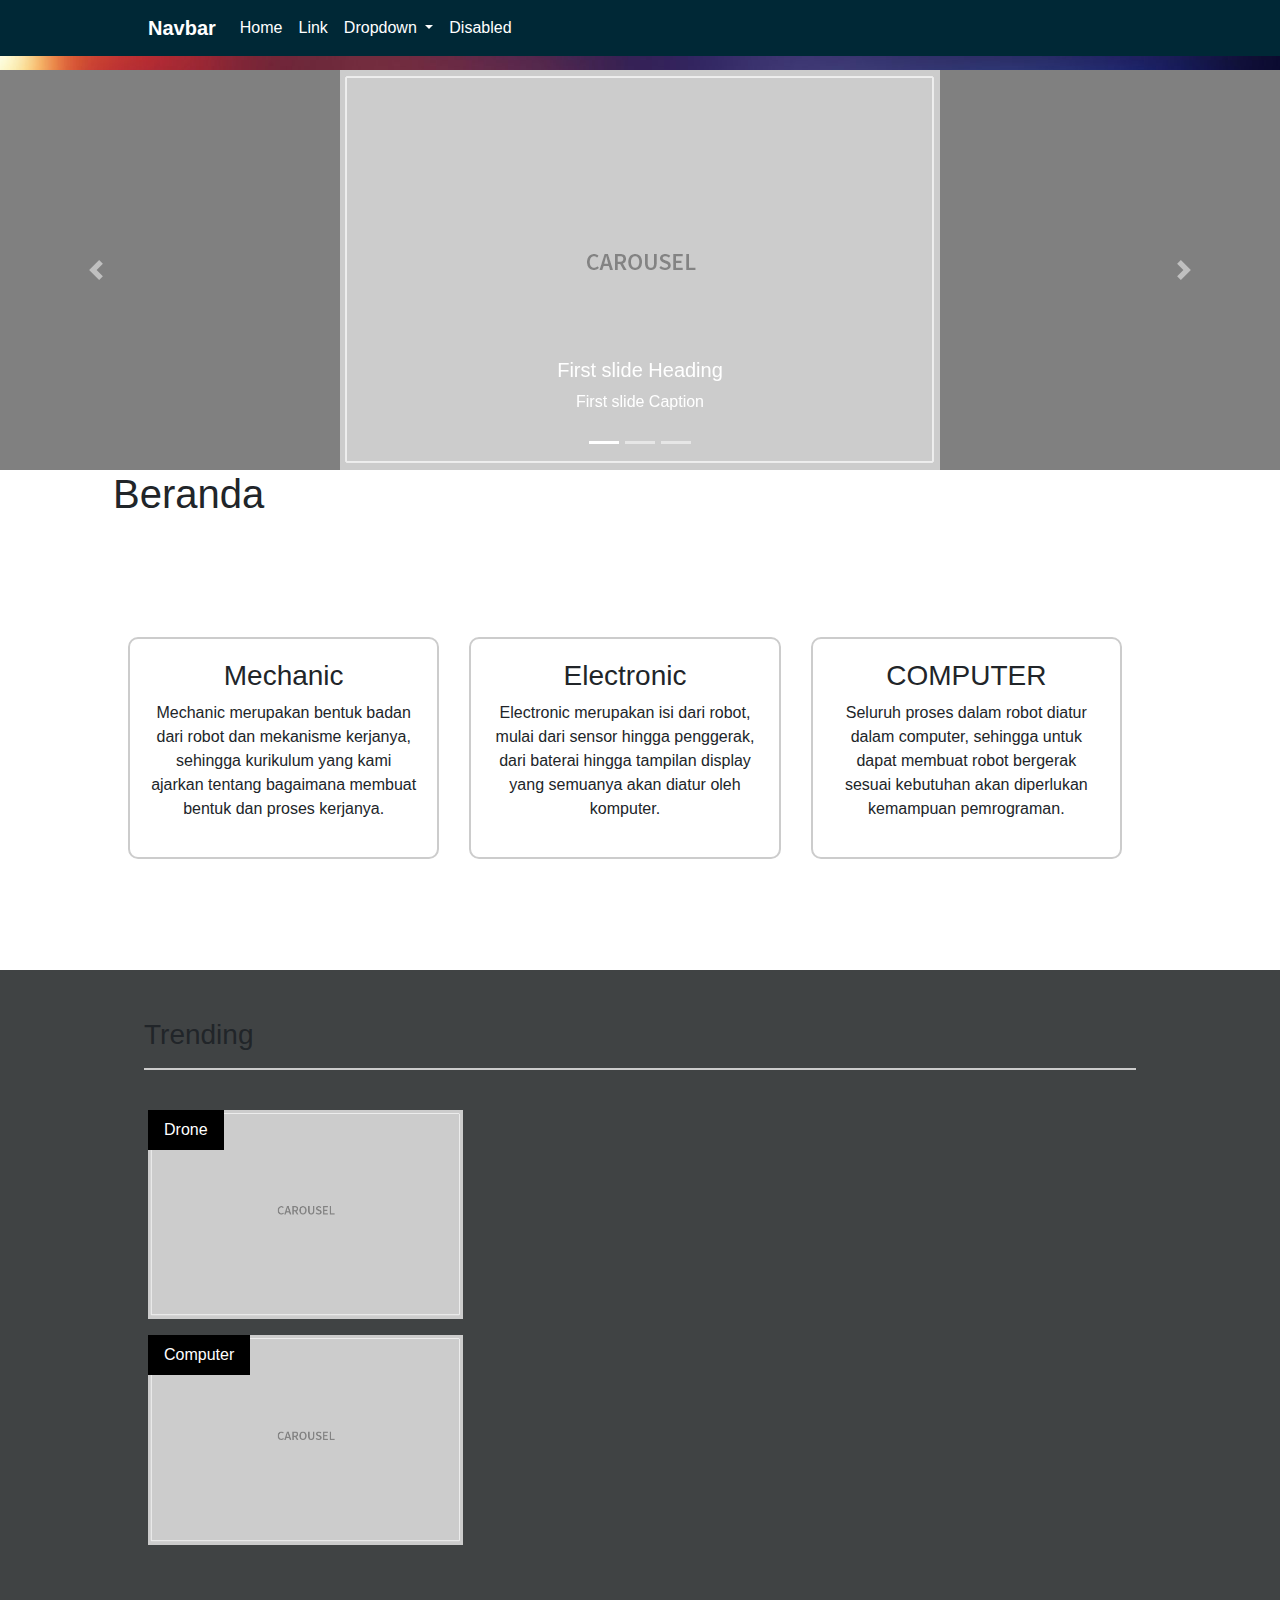
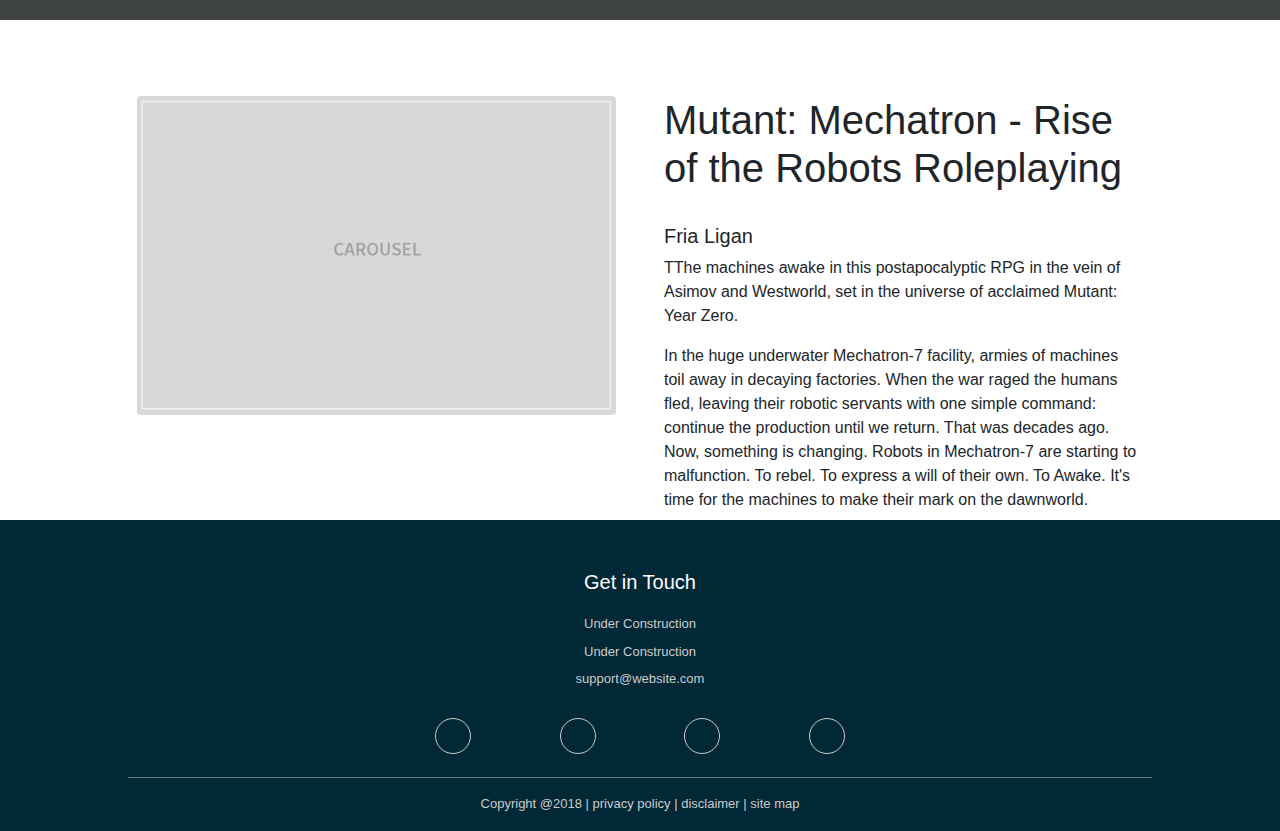
==== commit b4f6a4a2: "+content +fix footer" ====
--- a/index.html
+++ b/index.html
@@ -13,6 +13,7 @@
     <link rel="stylesheet" type="text/css" href="css/footer.css">
     <link rel="stylesheet" type="text/css" href="css/TB.css"><link href="css/index.css" rel="stylesheet">
     
+
   </head>
   <body style="padding-top: 70px">
   	<!-- body code goes here -->
@@ -117,40 +118,33 @@
               </div>
             </div>
         </div>
-            
+      </div>
+      
+
+
+<!-- Page content -->
+<div class="row body" style="height: 500px; max-width:1564px; background-color: white">
+
+    <div class="ald-row ald-padding-64" id="about">
+        <div class="ald-col m6 ald-padding-large">
+         <img src="images/Carousel_Placeholder.png" class="ald-round ald-image ald-opacity-min" alt="Table Setting" width="600" height="750">
+        </div>
+    
+        <div class="ald-col m6 ald-padding-large">
+          <h1 class="ald-center">Mutant: Mechatron - Rise of the Robots Roleplaying</h1><br>
+          <h5 class="ald-center">Fria Ligan</h5>
+          <p class="ald-large">TThe machines awake in this postapocalyptic RPG in the vein of Asimov and Westworld, set in the universe of acclaimed Mutant: Year Zero.</p>
+          <p class="ald-large ald-text-grey ald-hide-medium">In the huge underwater Mechatron-7 facility, armies of machines toil away in decaying factories. When the war raged the humans fled, leaving their robotic servants with one simple command: continue the production until we return. That was decades ago. Now, something is changing. Robots in Mechatron-7 are starting to malfunction. To rebel. To express a will of their own. To Awake. It's time for the machines to make their mark on the dawnworld.</p>
+        </div>
+      </div>
 
 
 
-                <!--Footer Here-->
-            <footer class="footer">
-                
-                <div class="container bottom_border">
-                    <div class="row">
-                    <div class="col text-center">
-                        <h5 class="headin5_amrc col_white_amrc pt2">Get in Touch</h5>
-                        <p><i class="fa fa-location-arrow"></i> Under Construction</p>
-                        <p><i class="fa fa-phone"></i>  Under Construction</p>
-                        <p><i class="fa fa fa-envelope"></i> support@website.com</p>
-                    </div>
-                    </div>
-                    </div>
+    
+  
 
-                    <div class="row">
-                        <ul class="social_footer_ul">
-                        <li><a href="#"><i class="fab fa-facebook-f"></i></a></li> 
-                        <li><a href="#"><i class="fab fa-twitter"></i></a></li> 
-                        <li><a href="#"><i class="fab fa-google +"></i></a></li>
-                        <li><a href="#"><i class="fab fa-instagram"></i></a></li>
-                        </ul>
-                    </div>
-                    <!--social_footer_ul ends here-->
-                <hr class="split">
-                <p class="text-center">Copyright @2018 | privacy policy | disclaimer | site map</p>
-            </footer>
-  
-  
-    </div>
-      
+      </div>
+	  </div>
   
   <!-- jQuery (necessary for Bootstrap's JavaScript plugins) --> 
 	<script src="js/jquery-3.2.1.min.js"></script>
@@ -159,4 +153,31 @@
   <script src="js/popper.min.js"></script> 
   <script src="js/bootstrap-4.0.0.js"></script>
   </body>
+
+     <!--Footer Here-->
+     <footer class="footer">
+                
+      <div class="container bottom_border">
+          <div class="row">
+          <div class="col text-center">
+              <h5 class="headin5_amrc col_white_amrc pt2">Get in Touch</h5>
+              <p><i class="fa fa-location-arrow"></i> Under Construction</p>
+              <p><i class="fa fa-phone"></i>  Under Construction</p>
+              <p><i class="fa fa fa-envelope"></i> support@website.com</p>
+          </div>
+          </div>
+          </div>
+
+          <div class="row">
+              <ul class="social_footer_ul">
+              <li><a href="#"><i class="fab fa-facebook-f"></i></a></li> 
+              <li><a href="#"><i class="fab fa-twitter"></i></a></li> 
+              <li><a href="#"><i class="fab fa-google +"></i></a></li>
+              <li><a href="#"><i class="fab fa-instagram"></i></a></li>
+              </ul>
+          </div>
+          <!--social_footer_ul ends here-->
+      <hr class="split">
+      <p class="text-center">Copyright @2018 | privacy policy | disclaimer | site map</p>
+  </footer>
 </html>--- a/css/index.css
+++ b/css/index.css
@@ -93,4 +93,100 @@
     width:80%;
     background-color:red;
     float:right;     
+}
+.al-col1{
+    float: left;
+    width: 100%
+}
+.m6{
+    widows: 49.99999%
+}
+.al-padding-large{
+    padding: 12px 24px
+    !important
+}
+.al-center{
+    display: inline-block;
+    width: auto;
+}
+
+.al-content-image{
+    text-align: justify;
+    
+}
+.al-content-text{
+    float:right;
+}
+.al-row-content{
+    content: "";
+    display: table;
+    clear: both;
+}
+.al-padding-64{
+    padding-top: 64px
+    !important;
+    padding-bottom: 64px
+    !important;
+}
+.al-col-2{
+    float: left;
+    width: 100%
+}
+.al-hide-small{
+    display: none
+    !important
+}
+.al-round{
+    border-radius: 4px
+}
+.al-image{
+    max-width: 100%;
+    height: auto;
+}
+
+
+.ald-content{
+    max-width:980px;margin:auto
+}
+.ald-rest{
+    overflow:hidden
+}
+.ald-col{
+    padding:0 8px
+}
+.ald-padding-64{
+    padding-top:64px!important;
+    padding-bottom:64px!important
+}
+.ald-col{
+    float:left;width:100%
+}
+.ald-col.m6,.ald-half{
+    width:49.99999%
+}
+.ald-padding-large{
+    padding:12px 24px!important
+}
+.ald-hide-small{
+    display:none!important
+}
+.ald-round-small{
+    border-radius:2px
+}
+.ald-round{
+    border-radius:4px
+}
+.ald-image{
+    max-width:100%;height:auto
+}img{
+    vertical-align:middle}a{color:inherit
+}
+.ald-opacity-min{
+    opacity:0.75
+}
+.ald-centered tr th,.ald-centered tr td{
+    text-align:center
+}
+ald-large{
+    font-size:18px!important
 }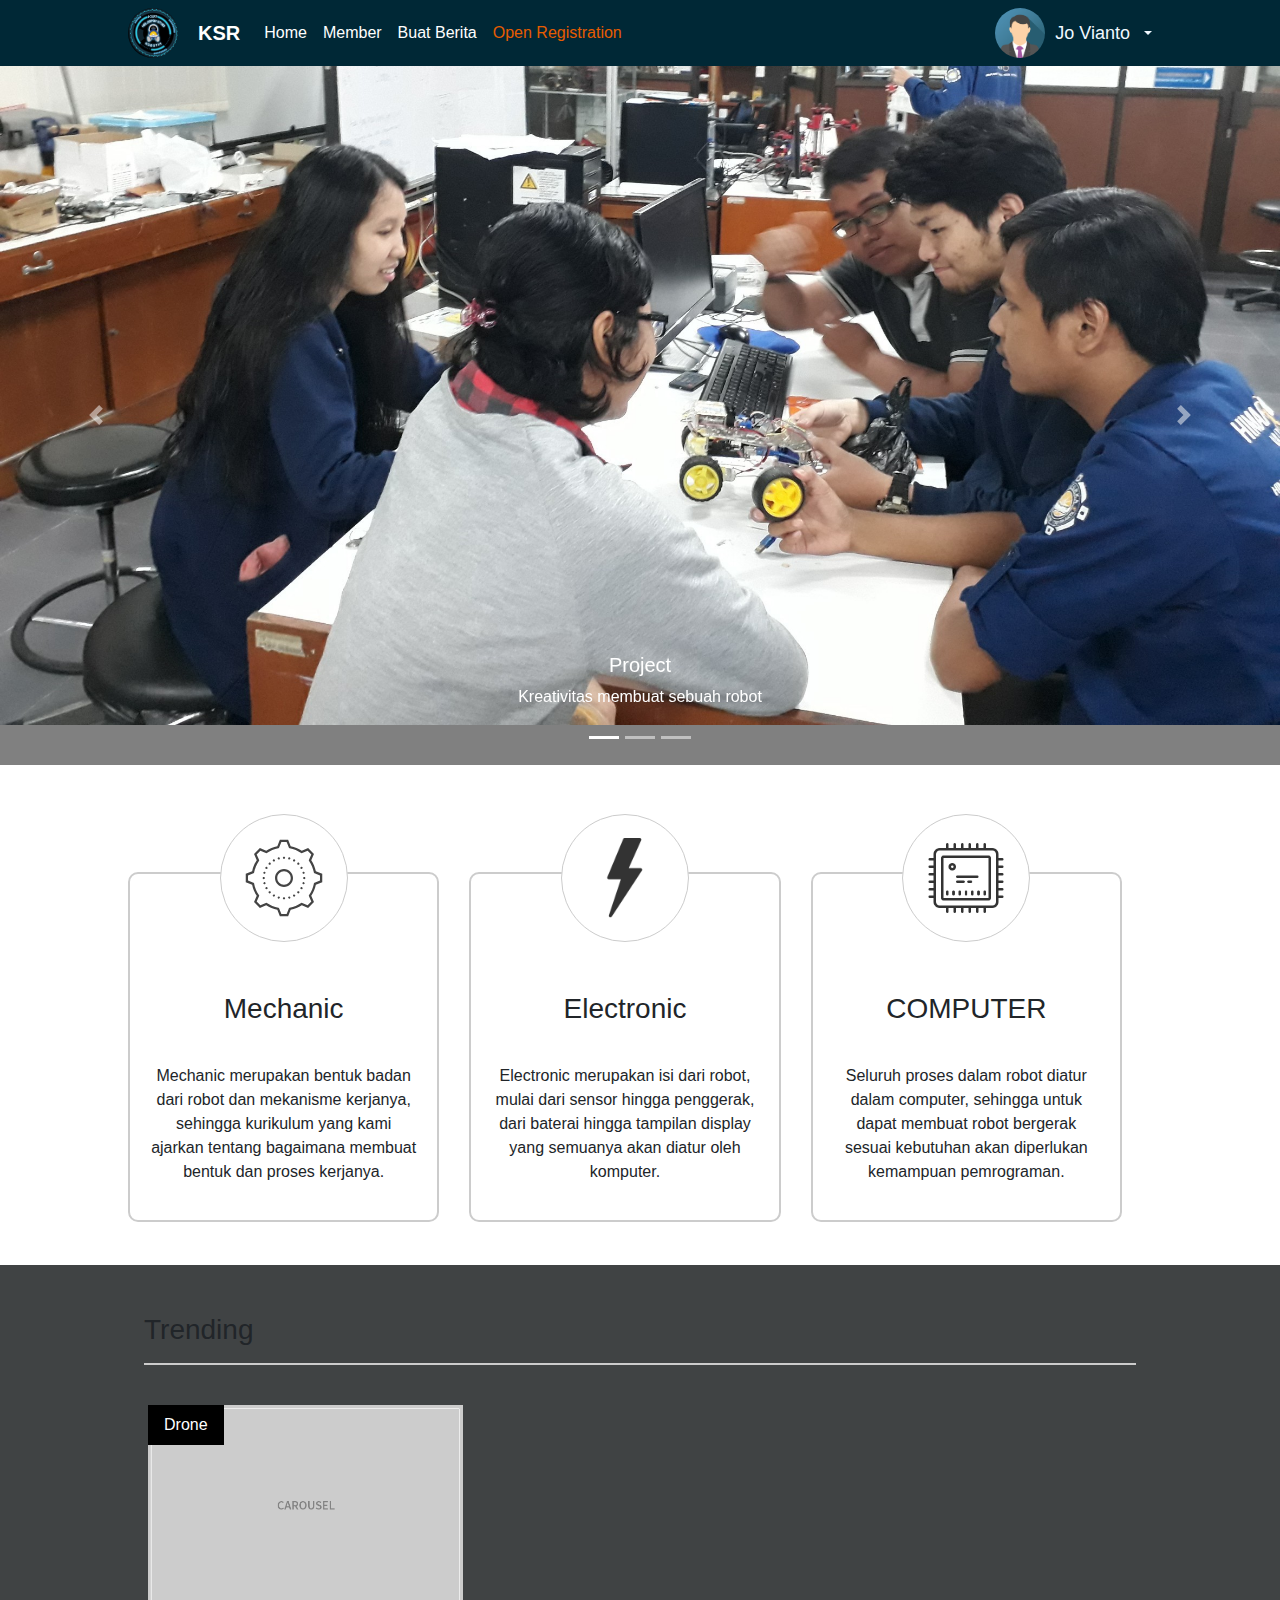
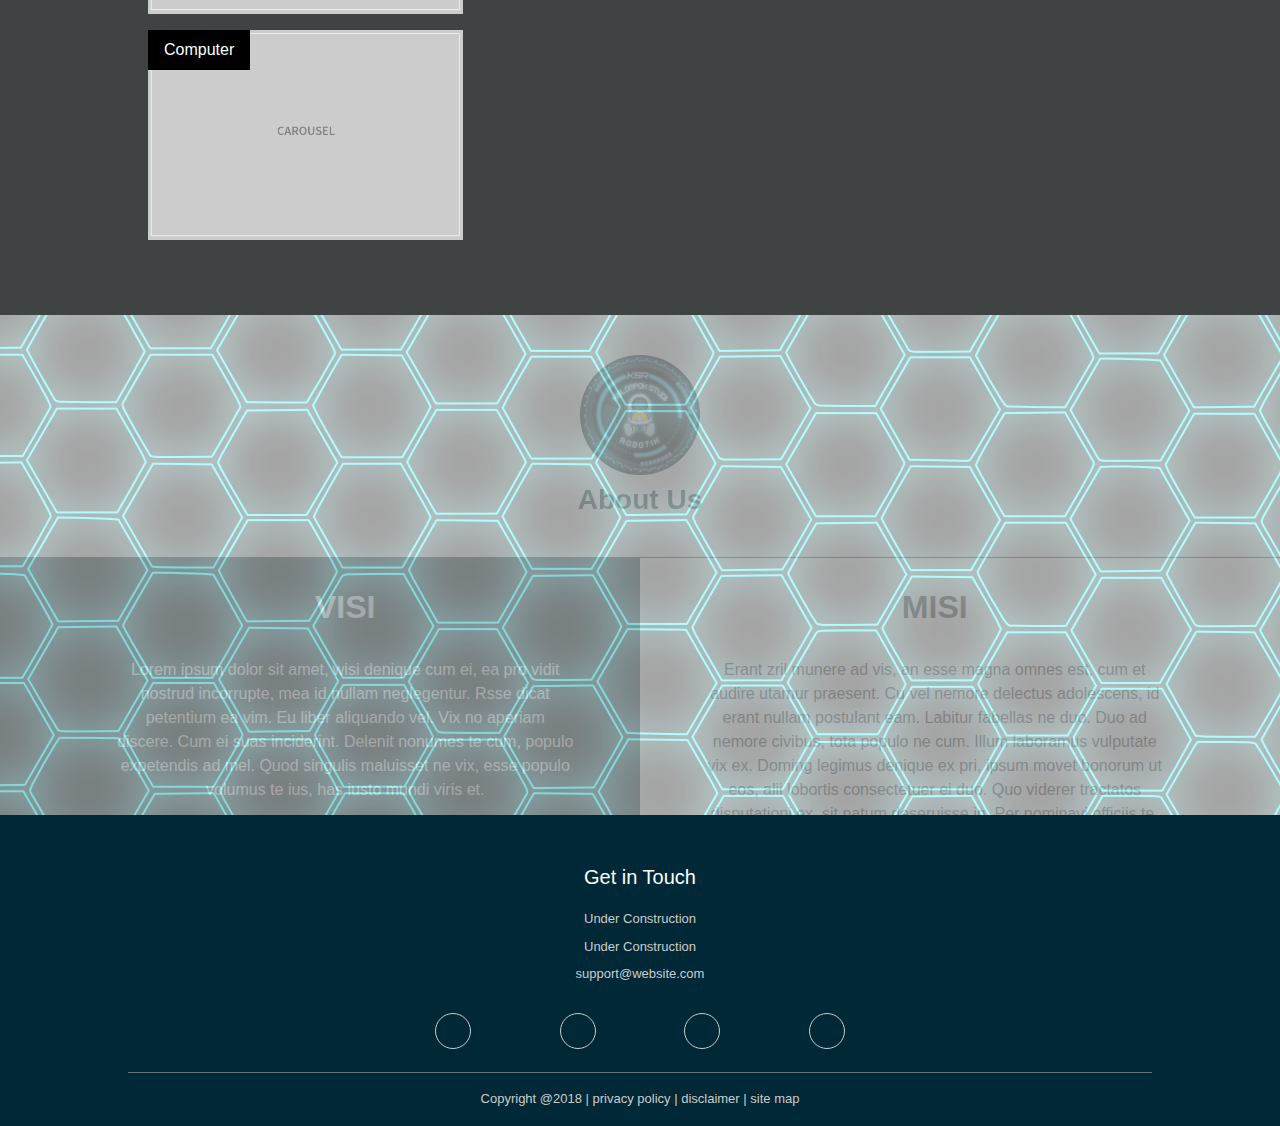
==== commit 83a999bb: "-" ====
--- a/index.html
+++ b/index.html
@@ -4,36 +4,51 @@
     <meta charset="utf-8">
 	<meta http-equiv="X-UA-Compatible" content="IE=edge">
 	<meta name="viewport" content="width=device-width, initial-scale=1">
-    <title>Untitled Document</title>
+    <title>DASHBOARD KSR</title>
     <!-- Bootstrap -->
 	<link href="css/bootstrap-4.0.0.css" rel="stylesheet">
     <link href="css/main-responsive.css" rel="stylesheet">
     <link href="css/tambah-berita.css" rel="stylesheet">
     <link rel="stylesheet" href="https://use.fontawesome.com/releases/v5.2.0/css/all.css" integrity="sha384-hWVjflwFxL6sNzntih27bfxkr27PmbbK/iSvJ+a4+0owXq79v+lsFkW54bOGbiDQ" crossorigin="anonymous">
     <link rel="stylesheet" type="text/css" href="css/footer.css">
-    <link rel="stylesheet" type="text/css" href="css/TB.css"><link href="css/index.css" rel="stylesheet">
+    <link rel="stylesheet" type="text/css" href="css/TB.css">
+    <link href="css/index.css" type="text/css" rel="stylesheet">
     
-
   </head>
-  <body style="padding-top: 70px">
+  <body style="padding-top: 65px">
   	<!-- body code goes here -->
   <div class="container-fluid">
-    <nav class="navbar mNav fixed-top navbar-expand-lg navbar-light bg-light"> <a class="navbar-brand" href="#">Navbar</a>
-	    <button class="navbar-toggler" type="button" data-toggle="collapse" data-target="#navbarSupportedContent1" aria-controls="navbarSupportedContent1" aria-expanded="false" aria-label="Toggle navigation"><span class="navbar-toggler-icon"><em>&nbsp;</em></span></button>
-      <div class="collapse navbar-collapse" id="navbarSupportedContent1">
-	      <ul class="navbar-nav mr-auto">
-	        <li class="nav-item active"> <a class="nav-link" href="#">Home <span class="sr-only">(current)</span></a> </li>
-	        <li class="nav-item"> <a class="nav-link" href="#">Link</a> </li>
-	        <li class="nav-item dropdown"> <a class="nav-link dropdown-toggle" href="#" id="navbarDropdown1" role="button" data-toggle="dropdown" aria-haspopup="true" aria-expanded="false"> Dropdown </a>
-	          <div class="dropdown-menu" aria-labelledby="navbarDropdown1"> <a class="dropdown-item" href="#">Action</a> <a class="dropdown-item" href="#">Another action</a>
-	            <div class="dropdown-divider"></div>
-	            <a class="dropdown-item" href="#">Something else here</a> </div>
-            </li>
-	        <li class="nav-item"> <a class="nav-link disabled" href="#">Disabled</a> </li>
+      <nav class="navbar mNav fixed-top navbar-expand-lg navbar-light bg-light"> 
+        <a class="logo"><img src="images/emblen.jpg"/></a>
+        <a class="navbar-brand" href="index.html">KSR</a>
+      <button class="navbar-toggler" type="button" data-toggle="collapse" data-target="#navbarSupportedContent1" aria-controls="navbarSupportedContent1" aria-expanded="false" aria-label="Toggle navigation"><span class="navbar-toggler-icon"><em>&nbsp;</em></span></button>
+        <div class="collapse navbar-collapse" id="navbarSupportedContent1">
+        <ul class="navbar-nav mr-auto">
+          <li class="nav-item active"> <a class="nav-link no-outline" href="#">Home <span class="sr-only">(current)</span></a> </li>
+            <li class="nav-item"> <a class="nav-link no-outline" href="daftar.html">Member</a> </li>
+            <li class="nav-item"> <a class="nav-link no-outline" href="tambah-berita.html">Buat Berita</a> </li>
+            <li class="nav-item"> <a class="nav-link no-outline color-darkOrange" href="pendaftar.html">Open Registration</a> </li>
+          <!-- <li class="nav-item dropdown"> <a class="nav-link dropdown-toggle" href="#" id="navbarDropdown1" role="button" data-toggle="dropdown" aria-haspopup="true" aria-expanded="false"> Dropdown </a>
+            <div class="dropdown-menu" aria-labelledby="navbarDropdown1"> <a class="dropdown-item" href="#">Action</a> <a class="dropdown-item" href="#">Another action</a>
+              <div class="dropdown-divider"></div>
+              <a class="dropdown-item" href="#">Something else here</a> </div>
+            </li> -->
           </ul>
-      </div>
-      </nav>
-    <div class="row top">
+        <div class="pull-right">
+            <!-- <ul class="navbar-nav mr-auto">
+                <li class="nav-item active"> <a class="nav-link no-outline" href="#">Home <span class="sr-only">(current)</span></a> </li>
+                <li class="nav-item"> <a class="nav-link no-outline" href="about.html">About</a> </li>
+            </ul> -->
+            <a href="profile.html" style="outline:0;text-decoration: none;">
+                <div class="navbar-profile navbar-nav color-lightTheme mr-auto dropdown-toggle">
+                    <img class="avatar" src="images/img_avatar.png" alt="avatar"/>
+                    <span class="name">Jo Vianto</span>
+                </div>
+            </a>
+        </div>
+        </div>
+    </nav>
+    <div class="row top ">
 	    <div id="myCarousel" class="carousel slide" data-ride="carousel" style="background-color: grey">
 		    <ol class="carousel-indicators">
 		      <li data-target="#myCarousel" data-slide-to="0" class="active"></li>
@@ -41,22 +56,22 @@
 		      <li data-target="#myCarousel" data-slide-to="2"></li>
 	      </ol>
 		    <div class="carousel-inner" role="listbox">
-		      <div class="carousel-item active"> <img class="d-block mx-auto" src="images/Carousel_Placeholder.png" alt="First slide">
+		      <div class="carousel-item active"> <img class="d-block mx-auto" src="images/img01.jpg" alt="First slide">
 		        <div class="carousel-caption">
-		          <h5>First slide Heading</h5>
-		          <p>First slide Caption</p>
+		          <h5>Project</h5>
+		          <p>Kreativitas membuat sebuah robot</p>
 	            </div>
 	          </div>
-		      <div class="carousel-item"> <img class="d-block mx-auto" src="images/Carousel_Placeholder.png" alt="Second slide">
+		      <div class="carousel-item"> <img class="d-block mx-auto" src="images/img02.jpg" alt="Second slide">
 		        <div class="carousel-caption">
-		          <h5>Second slide Heading</h5>
-		          <p>Second slide Caption</p>
+		          <h5>Wisudawan Fosil</h5>
+		          <p>Menghadiri acara wisudawan para fosil</p>
 	            </div>
 	          </div>
-		      <div class="carousel-item"> <img class="d-block mx-auto" src="images/Carousel_Placeholder.png" alt="Third slide">
+		      <div class="carousel-item"> <img class="d-block mx-auto" src="images/img03.jpg" alt="Third slide">
 		        <div class="carousel-caption">
-		          <h5>Third slide Heading</h5>
-		          <p>Third slide Caption</p>
+		          <h5>TEA PARTY</h5>
+		          <p>Acara Perpisahaan & Ulang Tahun para fosil</p>
 	            </div>
 	          </div>
 	      </div>
@@ -66,28 +81,30 @@
 
     <!-- Page content 1 -->
       <div class="row p-x-10" style="height:500px; background-color: white;">
-        <h1>Beranda</h1>
-        <div class="container pad25B row">
-                        <div class="col-md-4 pad25B">
-                                <div class="card-view">
-                                    <h3 class="heder-card-view">Mechanic</h3>
-                                    <p class="content-card-view">Mechanic merupakan bentuk badan dari robot dan mekanisme kerjanya, sehingga kurikulum yang kami ajarkan tentang bagaimana membuat bentuk dan proses kerjanya. </p>
-                                </div>
-                        </div>
-
-                        <div class="col-md-4 pad25B">
-                                <div class="card-view">
-                                <h3 class="heder-card-view">Electronic</h3>
-                                <p class="content-card-view">Electronic merupakan isi dari robot, mulai dari sensor hingga penggerak, dari baterai hingga tampilan display yang semuanya akan diatur oleh komputer.  </p>
-                              </div>
-                        </div>
-
-                        <div class="col-md-4 pad25B">
-                            <div class="card-view">
-                            <h3 class="heder-card-view">COMPUTER</h3>
-                            <p class="content-card-view">Seluruh proses dalam robot diatur dalam computer, sehingga untuk dapat membuat robot bergerak sesuai kebutuhan akan diperlukan kemampuan pemrograman.  </p>
-                            </div>
-                        </div>
+        <div class="container-fluid pad25B row">
+          <div class="col-md-4 pad25B my-auto">
+                  <div class="card-view">
+                    <div class="icon-card-view"></div>
+                    <h3 class="heder-card-view">Mechanic</h3>
+                    <p class="content-card-view">Mechanic merupakan bentuk badan dari robot dan mekanisme kerjanya, sehingga kurikulum yang kami ajarkan tentang bagaimana membuat bentuk dan proses kerjanya. </p>
+                  </div>
+          </div>
+
+          <div class="col-md-4 pad25B my-auto">
+                <div class="card-view">
+                  <div class="icon2-card-view"></div>
+                  <h3 class="heder-card-view">Electronic</h3>
+                  <p class="content-card-view">Electronic merupakan isi dari robot, mulai dari sensor hingga penggerak, dari baterai hingga tampilan display yang semuanya akan diatur oleh komputer.  </p>
+                </div>
+          </div>
+
+          <div class="col-md-4 pad25B my-auto">
+              <div class="card-view">
+                <div class="icon3-card-view"></div>
+                <h3 class="heder-card-view">COMPUTER</h3>
+                <p class="content-card-view">Seluruh proses dalam robot diatur dalam computer, sehingga untuk dapat membuat robot bergerak sesuai kebutuhan akan diperlukan kemampuan pemrograman.  </p>
+              </div>
+          </div>
           </div>					
       </div>
 
@@ -118,33 +135,74 @@
               </div>
             </div>
         </div>
-      </div>
+            
+        <div class="row grid" style="opacity:.7; overflow: hidden;">
+          <div class="about-container" style="height:500px;opacity:50%;">
+            <div class="col "style="opacity:50%">
+              <div class="emblem clear-margin">
+                <div class="logo"><img src="images/emblen.jpg"/></div>
+                <h3 class="caption color-darkTheme clear-margin">About Us</h3>
+              </div>
+              <div class="tentang-ksr-data clear-margin">
+                  <div class="row">
+                      <div class="col visi"  style="color: white;">
+                          <h2 style="text-align: center; font-weight: bold">VISI </h2>
+                              <br>
+                          <p>
+                              Lorem ipsum dolor sit amet, wisi denique cum ei, ea pro vidit nostrud incorrupte, mea id nullam neglegentur. Rsse dicat petentium ea vim. Eu liber aliquando vel. Vix no aperiam discere.
+
+                              Cum ei suas inciderint. Delenit nonumes te cum, populo expetendis ad mel. Quod singulis maluisset ne vix, esse populo volumus te ius, has iusto mundi viris et.
+                          </p>
+                      </div>
+                      <div class="col misi" style="overflow: auto;">
+                          <h2 style="text-align: center; font-weight: bold;">MISI </h2>
+                              <br>
+                          <p>
+                              Erant zril munere ad vis, an esse magna omnes est, cum et audire utamur praesent. Cu vel nemore delectus adolescens, id erant nullam postulant eam. Labitur fabellas ne duo. Duo ad nemore civibus, tota populo ne cum.
+
+                              Illum laboramus vulputate vix ex. Doming legimus denique ex pri, ipsum movet bonorum ut eos, alii lobortis consectetuer ei duo. Quo viderer tractatos disputationi ex, sit natum deseruisse in. Per nominavi officiis te, ei nullam sensibus mei.
+                          </p>
+                      </div>
+                  </div>
+                  <div class="row">
+                      
+                  </div>
+              </div>
+            </div>
+          </div>
+        </div>
+
+
+                <!--Footer Here-->
+            <footer class="footer">
+                
+                <div class="container bottom_border">
+                    <div class="row">
+                    <div class="col text-center">
+                        <h5 class="headin5_amrc col_white_amrc pt2">Get in Touch</h5>
+                        <p><i class="fa fa-location-arrow"></i> Under Construction</p>
+                        <p><i class="fa fa-phone"></i>  Under Construction</p>
+                        <p><i class="fa fa fa-envelope"></i> support@website.com</p>
+                    </div>
+                    </div>
+                    </div>
+
+                    <div class="row">
+                        <ul class="social_footer_ul">
+                        <li><a href="#"><i class="fab fa-facebook-f"></i></a></li> 
+                        <li><a href="#"><i class="fab fa-twitter"></i></a></li> 
+                        <li><a href="#"><i class="fab fa-google +"></i></a></li>
+                        <li><a href="#"><i class="fab fa-instagram"></i></a></li>
+                        </ul>
+                    </div>
+                    <!--social_footer_ul ends here-->
+                <hr class="split">
+                <p class="text-center">Copyright @2018 | privacy policy | disclaimer | site map</p>
+            </footer>
+  
+  
+    </div>
       
-
-
-<!-- Page content -->
-<div class="row body" style="height: 500px; max-width:1564px; background-color: white">
-
-    <div class="ald-row ald-padding-64" id="about">
-        <div class="ald-col m6 ald-padding-large">
-         <img src="images/Carousel_Placeholder.png" class="ald-round ald-image ald-opacity-min" alt="Table Setting" width="600" height="750">
-        </div>
-    
-        <div class="ald-col m6 ald-padding-large">
-          <h1 class="ald-center">Mutant: Mechatron - Rise of the Robots Roleplaying</h1><br>
-          <h5 class="ald-center">Fria Ligan</h5>
-          <p class="ald-large">TThe machines awake in this postapocalyptic RPG in the vein of Asimov and Westworld, set in the universe of acclaimed Mutant: Year Zero.</p>
-          <p class="ald-large ald-text-grey ald-hide-medium">In the huge underwater Mechatron-7 facility, armies of machines toil away in decaying factories. When the war raged the humans fled, leaving their robotic servants with one simple command: continue the production until we return. That was decades ago. Now, something is changing. Robots in Mechatron-7 are starting to malfunction. To rebel. To express a will of their own. To Awake. It's time for the machines to make their mark on the dawnworld.</p>
-        </div>
-      </div>
-
-
-
-    
-  
-
-      </div>
-	  </div>
   
   <!-- jQuery (necessary for Bootstrap's JavaScript plugins) --> 
 	<script src="js/jquery-3.2.1.min.js"></script>
@@ -153,31 +211,4 @@
   <script src="js/popper.min.js"></script> 
   <script src="js/bootstrap-4.0.0.js"></script>
   </body>
-
-     <!--Footer Here-->
-     <footer class="footer">
-                
-      <div class="container bottom_border">
-          <div class="row">
-          <div class="col text-center">
-              <h5 class="headin5_amrc col_white_amrc pt2">Get in Touch</h5>
-              <p><i class="fa fa-location-arrow"></i> Under Construction</p>
-              <p><i class="fa fa-phone"></i>  Under Construction</p>
-              <p><i class="fa fa fa-envelope"></i> support@website.com</p>
-          </div>
-          </div>
-          </div>
-
-          <div class="row">
-              <ul class="social_footer_ul">
-              <li><a href="#"><i class="fab fa-facebook-f"></i></a></li> 
-              <li><a href="#"><i class="fab fa-twitter"></i></a></li> 
-              <li><a href="#"><i class="fab fa-google +"></i></a></li>
-              <li><a href="#"><i class="fab fa-instagram"></i></a></li>
-              </ul>
-          </div>
-          <!--social_footer_ul ends here-->
-      <hr class="split">
-      <p class="text-center">Copyright @2018 | privacy policy | disclaimer | site map</p>
-  </footer>
 </html>--- a/css/main-responsive.css
+++ b/css/main-responsive.css
@@ -182,12 +182,24 @@
     margin-top: 100px;
 }
 .visi{
-    height: 200px;
+    padding-left: 10%;
+    padding-right: 5%;
+    padding-top: 30px;
+    height: 258px;
     background-color: #002836;
-}
+    text-align: center;
+    overflow: auto;
+    overflow-x: hidden;
+}
+
 .misi{
-    height: 200px;
-    background-color: aliceblue;
+    padding-left: 5%;
+    padding-right: 10%;
+    padding-top: 30px;
+    display: table-cell;
+    height: 258px;
+    background-color: white;
+    text-align: center;
 }
 .tentang{
     height: 200px;
@@ -297,6 +309,7 @@
     text-align: center;
     font-weight: bold;
     padding: 8px;
+    padding-bottom: 40px;
     border-bottom: 1px solid #002836;
 }
 /*DEFAULT THEME OF INPUT TAG*/
@@ -450,9 +463,33 @@
     margin: auto 10px auto 10px;
     font-size: 18px;
 }
-
+.about-container{
+    padding-top: 40px;
+    margin: auto 0;
+
+    width: 100%;
+    background-color: #fff;
+}
+.clear-margin{
+    margin: 0 !important;
+}
+.grid{
+    background-image: url("../images/grid.png");
+}
+#myCaraousel{
+    height: 700px;
+}
+.carousel-item{
+    height: 700px;
+}
+.carousel-inner .carousel-item img{
+    position: relative;
+    min-height: 100%;
+    top:-300px;
+    width: 100%;
+}
 /* profile here */
-.fab{
+.fab#profile{
     text-align: center;
     color: aliceblue;
     margin: 0 auto;
--- a/css/index.css
+++ b/css/index.css
@@ -1,4 +1,5 @@
 .card-view{
+    margin-top: 64px;
     border: solid 2px #cccccc; 
     border-width: 2px;
     border-radius: 10px;
@@ -6,14 +7,61 @@
 }
 
 .heder-card-view{
+    position: relative;
+    top: -30px;
     text-align: center;
-
+    font-weight: 300;
 }
 
 .content-card-view{
     text-align: center;
+    font-weight: 300;
 }
+.icon-card-view{
+    position: relative;
+    height: 128px;
+    width: 128px;
+    background-image: url("../images/gear.svg");
+    background-repeat: no-repeat;
+    background-position: center;
 
+    background-size: 90px 90px;
+    background-color: white;
+    border: 1px solid #cccccc;
+    margin: 0 auto;
+    top: -80px;
+    border-radius: 50%;
+}
+.icon2-card-view{
+    position: relative;
+    height: 128px;
+    width: 128px;
+    background-image: url("../images/lightning.png");
+    background-repeat: no-repeat;
+    background-position: center;
+
+    background-size: 80px 80px;
+    background-color: white;
+    border: 1px solid #cccccc;
+    margin: 0 auto;
+    top: -80px;
+    border-radius: 50%;
+}
+.icon3-card-view{
+    position: relative;
+    height: 128px;
+    width: 128px;
+    background-image: url("../images/procie.png");
+    background-repeat: no-repeat;
+    background-position: center;
+
+    background-size: 80px 80px;
+    background-color: white;
+    border: 1px solid #cccccc;
+    margin: 0 auto;
+    top: -80px;
+    border-radius: 50%;
+}
 .al-padding-32{
     padding-top: 32px
     !important;
@@ -93,100 +141,4 @@
     width:80%;
     background-color:red;
     float:right;     
-}
-.al-col1{
-    float: left;
-    width: 100%
-}
-.m6{
-    widows: 49.99999%
-}
-.al-padding-large{
-    padding: 12px 24px
-    !important
-}
-.al-center{
-    display: inline-block;
-    width: auto;
-}
-
-.al-content-image{
-    text-align: justify;
-    
-}
-.al-content-text{
-    float:right;
-}
-.al-row-content{
-    content: "";
-    display: table;
-    clear: both;
-}
-.al-padding-64{
-    padding-top: 64px
-    !important;
-    padding-bottom: 64px
-    !important;
-}
-.al-col-2{
-    float: left;
-    width: 100%
-}
-.al-hide-small{
-    display: none
-    !important
-}
-.al-round{
-    border-radius: 4px
-}
-.al-image{
-    max-width: 100%;
-    height: auto;
-}
-
-
-.ald-content{
-    max-width:980px;margin:auto
-}
-.ald-rest{
-    overflow:hidden
-}
-.ald-col{
-    padding:0 8px
-}
-.ald-padding-64{
-    padding-top:64px!important;
-    padding-bottom:64px!important
-}
-.ald-col{
-    float:left;width:100%
-}
-.ald-col.m6,.ald-half{
-    width:49.99999%
-}
-.ald-padding-large{
-    padding:12px 24px!important
-}
-.ald-hide-small{
-    display:none!important
-}
-.ald-round-small{
-    border-radius:2px
-}
-.ald-round{
-    border-radius:4px
-}
-.ald-image{
-    max-width:100%;height:auto
-}img{
-    vertical-align:middle}a{color:inherit
-}
-.ald-opacity-min{
-    opacity:0.75
-}
-.ald-centered tr th,.ald-centered tr td{
-    text-align:center
-}
-ald-large{
-    font-size:18px!important
 }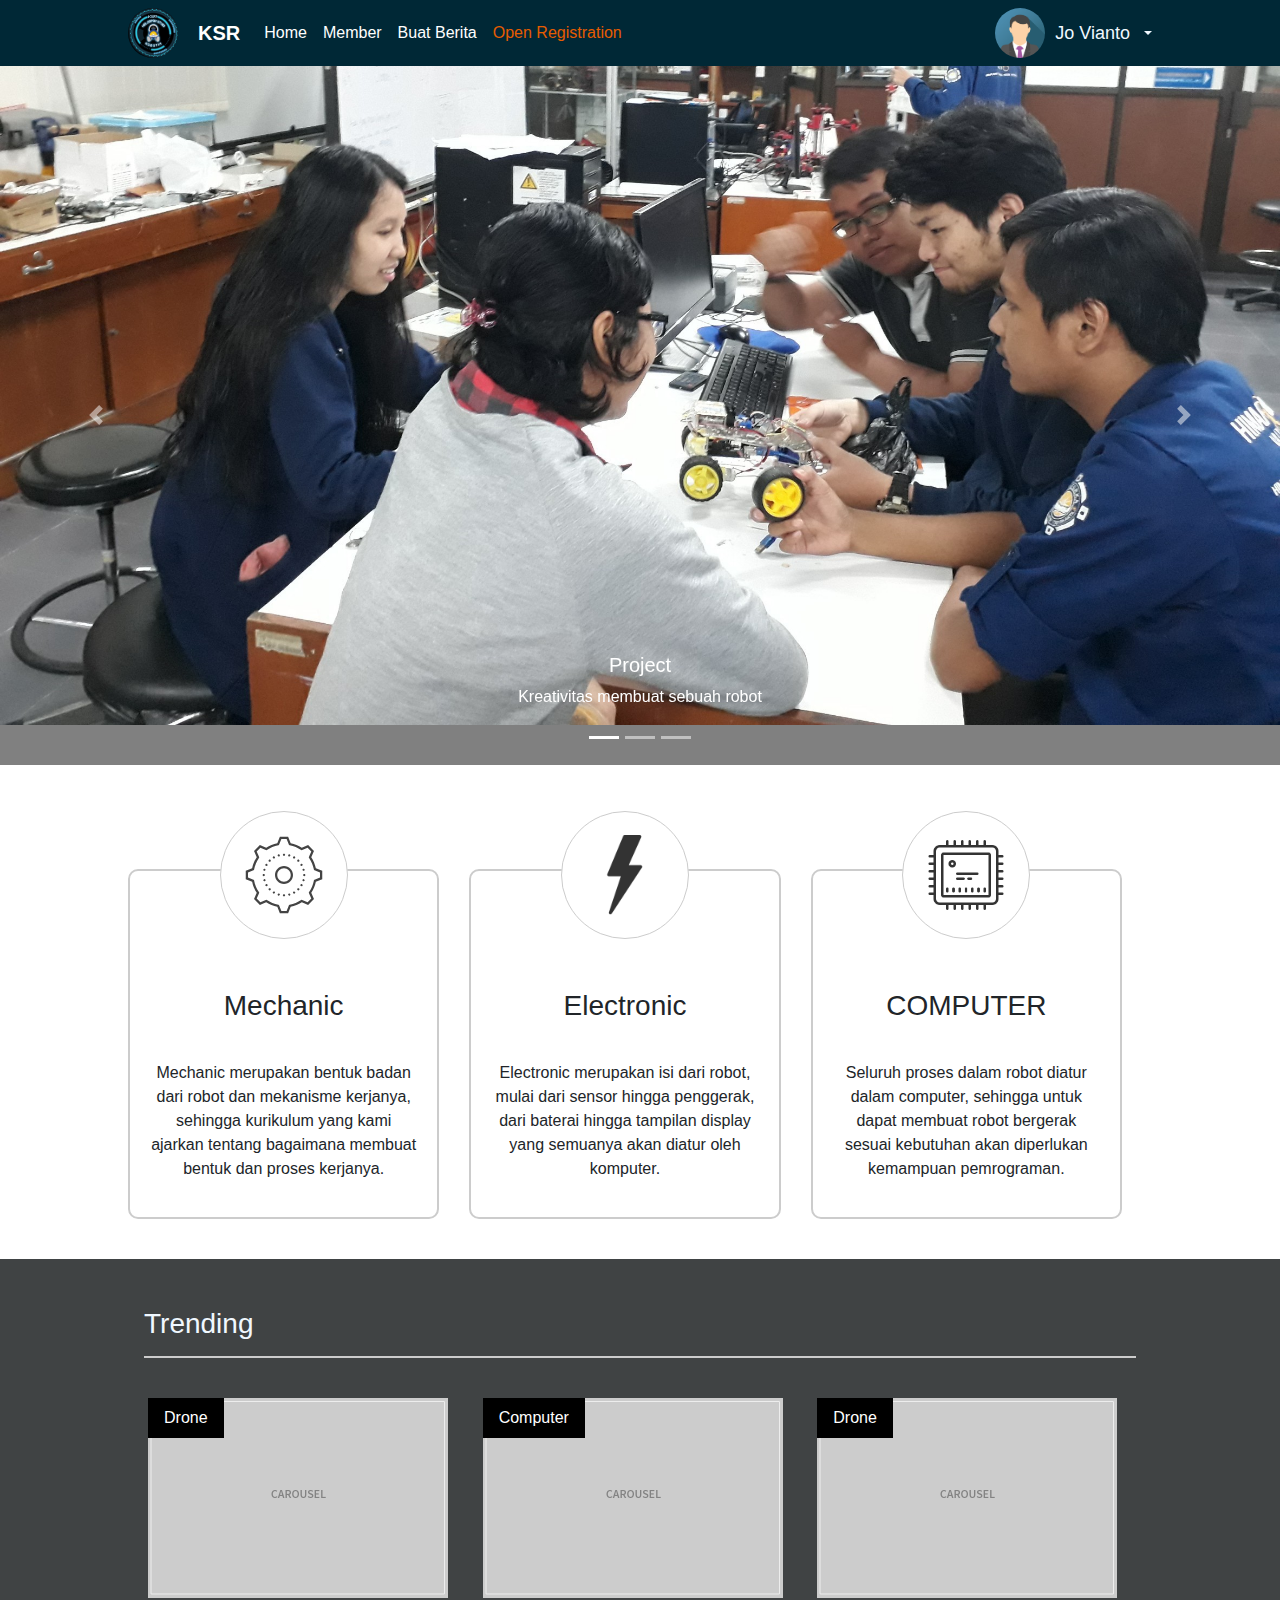
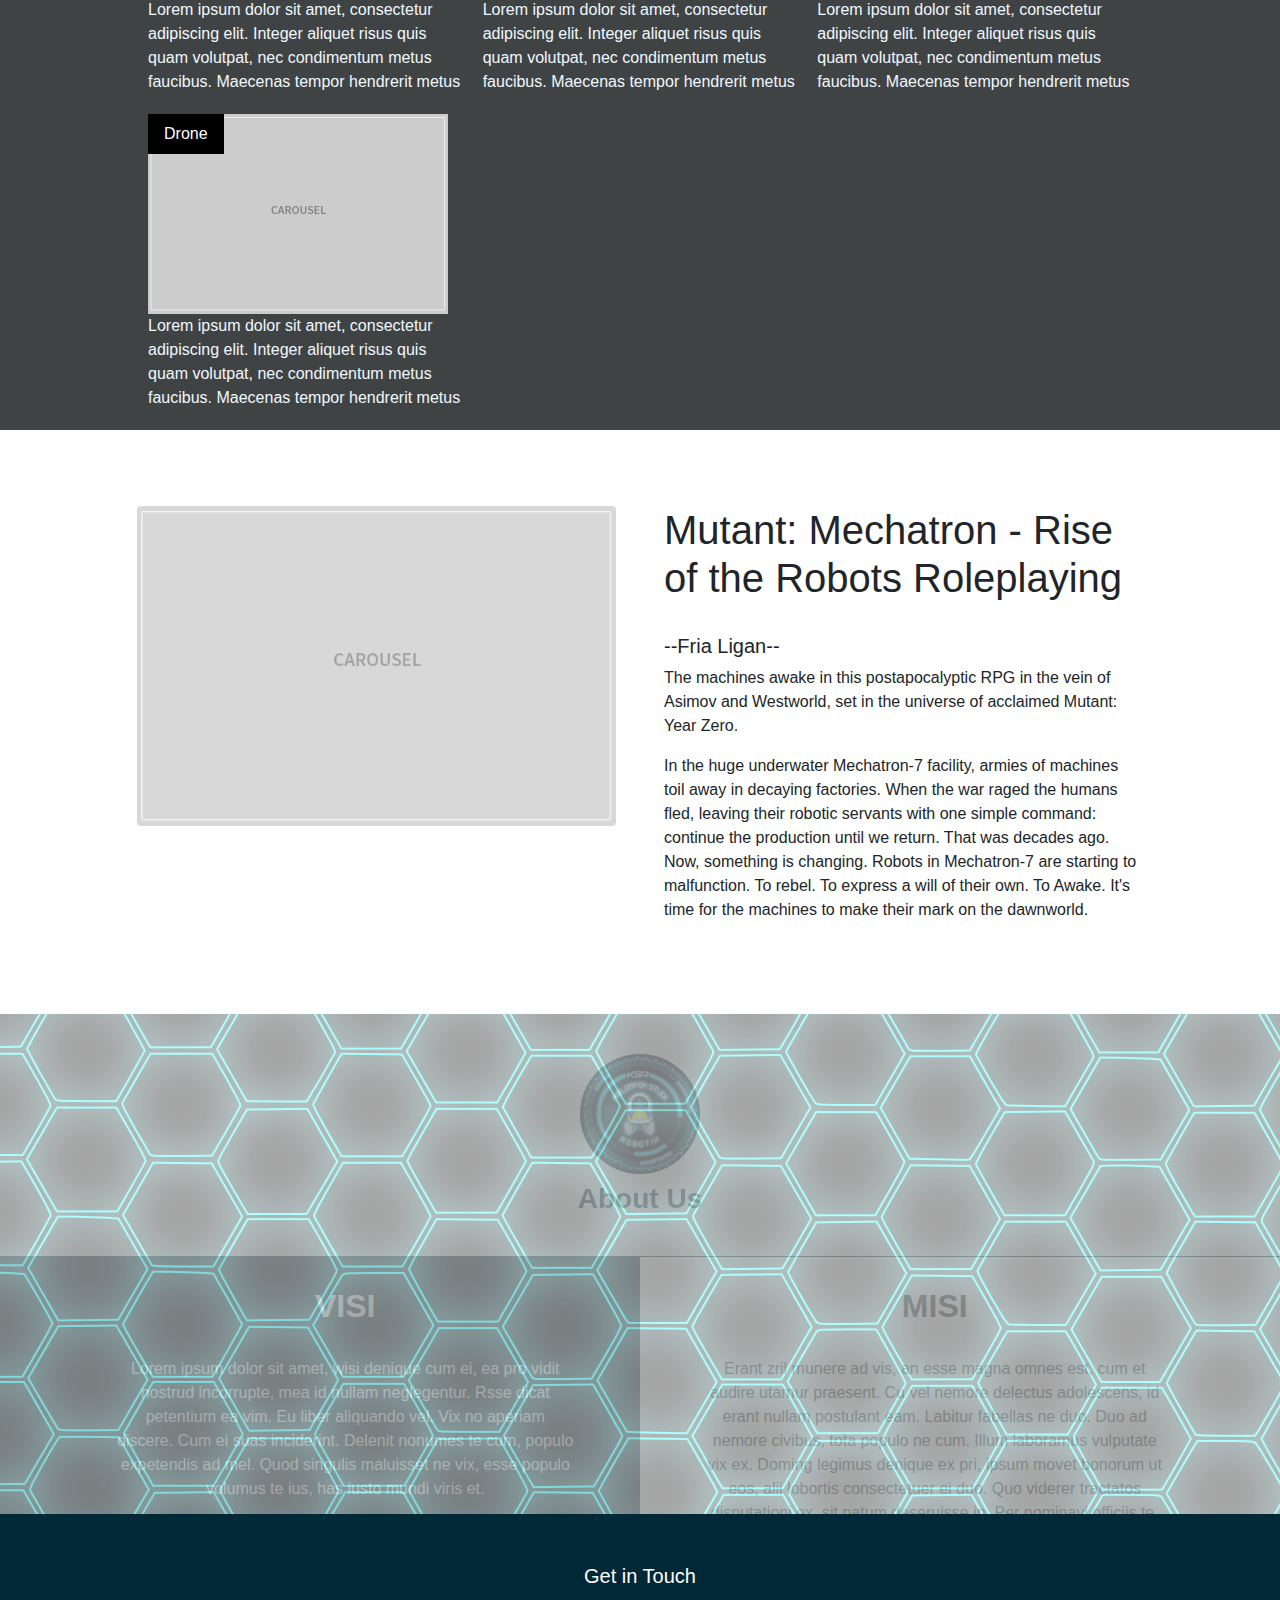
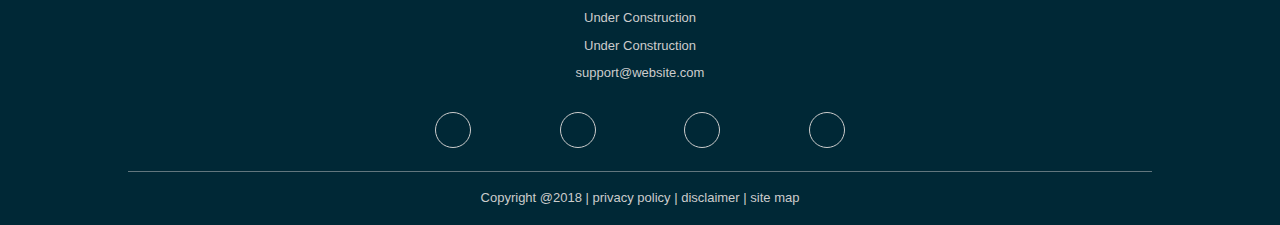
==== commit acbe2666: "FINAL" ====
--- a/index.html
+++ b/index.html
@@ -14,6 +14,7 @@
     <link rel="stylesheet" type="text/css" href="css/TB.css">
     <link href="css/index.css" type="text/css" rel="stylesheet">
     
+
   </head>
   <body style="padding-top: 65px">
   	<!-- body code goes here -->
@@ -78,132 +79,129 @@
 	      <a class="carousel-control-prev" href="#myCarousel" role="button" data-slide="prev"> <span class="carousel-control-prev-icon" aria-hidden="true"></span> <span class="sr-only">Previous</span> </a> <a class="carousel-control-next" href="#myCarousel" role="button" data-slide="next"> <span class="carousel-control-next-icon" aria-hidden="true"></span> <span class="sr-only">Next</span> </a> </div>
       </div>
     </div>
-
     <!-- Page content 1 -->
-      <div class="row p-x-10" style="height:500px; background-color: white;">
-        <div class="container-fluid pad25B row">
-          <div class="col-md-4 pad25B my-auto">
-                  <div class="card-view">
-                    <div class="icon-card-view"></div>
-                    <h3 class="heder-card-view">Mechanic</h3>
-                    <p class="content-card-view">Mechanic merupakan bentuk badan dari robot dan mekanisme kerjanya, sehingga kurikulum yang kami ajarkan tentang bagaimana membuat bentuk dan proses kerjanya. </p>
+    <div class="row p-x-10" style="background-color: white;padding-top: 40px;padding-bottom: 40px">
+      <div class="container-fluid pad25B row">
+        <div class="col-md-4 pad25B my-auto">
+                <div class="card-view">
+                  <div class="icon-card-view"></div>
+                  <h3 class="heder-card-view">Mechanic</h3>
+                  <p class="content-card-view">Mechanic merupakan bentuk badan dari robot dan mekanisme kerjanya, sehingga kurikulum yang kami ajarkan tentang bagaimana membuat bentuk dan proses kerjanya. </p>
+                </div>
+        </div>
+
+        <div class="col-md-4 pad25B my-auto">
+              <div class="card-view">
+                <div class="icon2-card-view"></div>
+                <h3 class="heder-card-view">Electronic</h3>
+                <p class="content-card-view">Electronic merupakan isi dari robot, mulai dari sensor hingga penggerak, dari baterai hingga tampilan display yang semuanya akan diatur oleh komputer.  </p>
+              </div>
+        </div>
+
+        <div class="col-md-4 pad25B my-auto">
+            <div class="card-view">
+              <div class="icon3-card-view"></div>
+              <h3 class="heder-card-view">COMPUTER</h3>
+              <p class="content-card-view">Seluruh proses dalam robot diatur dalam computer, sehingga untuk dapat membuat robot bergerak sesuai kebutuhan akan diperlukan kemampuan pemrograman.  </p>
+            </div>
+        </div>
+        </div>					
+    </div>
+    <!-- Page content -->
+    <div class="row body" style="max-height:1250px; background-color: rgb(64, 67, 68); overflow: hidden;">
+      <!-- Page content 2-->
+      <div class=" col-xl-12" >
+          <!-- Project Section -->
+        <div class="al-panel al-padding-32" id="projects">
+          <h3 class="al-padding-bootom al-border-light-grey al-padding-16 color-lightTheme">Trending</h3>
+        </div>
+      
+        <div class="al-row-padding">
+          <div class="al-col al al-m al-margin-bottom">
+            <div class="al-display-container">
+              <div class="al-display-topleft al-black al-padding">Drone</div>
+              <img src="images/Carousel_Placeholder.png" alt="drone" style="width:100%; max-width:300px;">
+              <div class="al-caption color-lightTheme">Lorem ipsum dolor sit amet, consectetur adipiscing elit. Integer aliquet risus quis quam volutpat, nec condimentum metus faucibus. Maecenas tempor hendrerit metus quis interdum. Donec id tortor vulputate, fermentum magna vitae, rhoncus nunc. Maecenas tempus arcu imperdiet, mollis metus in, eleifend augue. Nunc lacus metus, pretium id lobortis vitae, imperdiet in est. Nunc tempor, nulla vitae bibendum elementum, nisi ex pellentesque arcu, sed consectetur sem mauris ac tellus. Ut tincidunt vestibulum tincidunt. </div>
+            </div>
+          </div>
+          <div class="al-col al al-m al-margin-bottom">
+            <div class="al-display-container">
+              <div class="al-display-topleft al-black al-padding">Computer</div>
+              <img src="images/Carousel_Placeholder.png" alt="computer" style="width:100% ;max-width:300px">
+              <div class="al-caption color-lightTheme">Lorem ipsum dolor sit amet, consectetur adipiscing elit. Integer aliquet risus quis quam volutpat, nec condimentum metus faucibus. Maecenas tempor hendrerit metus quis interdum. Donec id tortor vulputate, fermentum magna vitae, rhoncus nunc. Maecenas tempus arcu imperdiet, mollis metus in, eleifend augue. Nunc lacus metus, pretium id lobortis vitae, imperdiet in est. Nunc tempor, nulla vitae bibendum elementum, nisi ex pellentesque arcu, sed consectetur sem mauris ac tellus. Ut tincidunt vestibulum tincidunt. </div>
+
+            </div>
+          </div>
+          <div class="al-col al al-m al-margin-bottom">
+            <div class="al-display-container">
+              <div class="al-display-topleft al-black al-padding">Drone</div>
+              <img src="images/Carousel_Placeholder.png" alt="drone" style="width:100%; max-width:300px">
+              <div class="al-caption color-lightTheme">Lorem ipsum dolor sit amet, consectetur adipiscing elit. Integer aliquet risus quis quam volutpat, nec condimentum metus faucibus. Maecenas tempor hendrerit metus quis interdum. Donec id tortor vulputate, fermentum magna vitae, rhoncus nunc. Maecenas tempus arcu imperdiet, mollis metus in, eleifend augue. Nunc lacus metus, pretium id lobortis vitae, imperdiet in est. Nunc tempor, nulla vitae bibendum elementum, nisi ex pellentesque arcu, sed consectetur sem mauris ac tellus. Ut tincidunt vestibulum tincidunt. </div>
+
+            </div>
+          </div>
+          <div class="al-col al al-m al-margin-bottom">
+            <div class="al-display-container">
+              <div class="al-display-topleft al-black al-padding">Drone</div>
+              <img src="images/Carousel_Placeholder.png" alt="drone" style="width:100%; max-width:300px">
+              <div class="al-caption color-lightTheme ">Lorem ipsum dolor sit amet, consectetur adipiscing elit. Integer aliquet risus quis quam volutpat, nec condimentum metus faucibus. Maecenas tempor hendrerit metus quis interdum. Donec id tortor vulputate, fermentum magna vitae, rhoncus nunc. Maecenas tempus arcu imperdiet, mollis metus in, eleifend augue. Nunc lacus metus, pretium id lobortis vitae, imperdiet in est. Nunc tempor, nulla vitae bibendum elementum, nisi ex pellentesque arcu, sed consectetur sem mauris ac tellus. Ut tincidunt vestibulum tincidunt. </div>
+
+            </div>
+          </div>
+        </div>
+      </div>
+    </div>
+    <div class="row body" style="max-height: 1200px;  background-color: white;overflow: hidden;">
+      <div class="ald-row ald-padding-64" id="about">
+          <div class="ald-col m6 ald-padding-large">
+          <img src="images/Carousel_Placeholder.png" class="ald-round ald-image ald-opacity-min" alt="Table Setting" width="600" height="750">
+          </div>
+      
+          <div class="ald-col m6 ald-padding-large">
+            <h1 class="ald-center">Mutant: Mechatron - Rise of the Robots Roleplaying</h1><br>
+            <h5 class="ald-center">--Fria Ligan--</h5>
+            <p class="ald-large">The machines awake in this postapocalyptic RPG in the vein of Asimov and Westworld, set in the universe of acclaimed Mutant: Year Zero.</p>
+            <p class="ald-large ald-text-grey ald-hide-medium">In the huge underwater Mechatron-7 facility, armies of machines toil away in decaying factories. When the war raged the humans fled, leaving their robotic servants with one simple command: continue the production until we return. That was decades ago. Now, something is changing. Robots in Mechatron-7 are starting to malfunction. To rebel. To express a will of their own. To Awake. It's time for the machines to make their mark on the dawnworld.</p>
+          </div>
+        </div>
+      </div>
+      
+    <div class="row grid" style="opacity:.7; overflow: hidden;">
+      <div class="about-container" style="height:500px;opacity:50%;">
+        <div class="col "style="opacity:50%">
+          <div class="emblem clear-margin">
+            <div class="logo"><img src="images/emblen.jpg"/></div>
+            <h3 class="caption color-darkTheme clear-margin">About Us</h3>
+          </div>
+          <div class="tentang-ksr-data clear-margin">
+              <div class="row">
+                  <div class="col visi"  style="color: white;">
+                      <h2 style="text-align: center; font-weight: bold">VISI </h2>
+                          <br>
+                      <p>
+                          Lorem ipsum dolor sit amet, wisi denique cum ei, ea pro vidit nostrud incorrupte, mea id nullam neglegentur. Rsse dicat petentium ea vim. Eu liber aliquando vel. Vix no aperiam discere.
+
+                          Cum ei suas inciderint. Delenit nonumes te cum, populo expetendis ad mel. Quod singulis maluisset ne vix, esse populo volumus te ius, has iusto mundi viris et.
+                      </p>
                   </div>
-          </div>
-
-          <div class="col-md-4 pad25B my-auto">
-                <div class="card-view">
-                  <div class="icon2-card-view"></div>
-                  <h3 class="heder-card-view">Electronic</h3>
-                  <p class="content-card-view">Electronic merupakan isi dari robot, mulai dari sensor hingga penggerak, dari baterai hingga tampilan display yang semuanya akan diatur oleh komputer.  </p>
-                </div>
-          </div>
-
-          <div class="col-md-4 pad25B my-auto">
-              <div class="card-view">
-                <div class="icon3-card-view"></div>
-                <h3 class="heder-card-view">COMPUTER</h3>
-                <p class="content-card-view">Seluruh proses dalam robot diatur dalam computer, sehingga untuk dapat membuat robot bergerak sesuai kebutuhan akan diperlukan kemampuan pemrograman.  </p>
-              </div>
-          </div>
-          </div>					
-      </div>
-
-        
-        <div class="row body" style="height:650px; background-color: rgb(64, 67, 68);max-width: 1564px;">
-
-            <!-- Page content 2-->
-            <div class=" col-xl-12" style="max-width:1564px">
-            
-                <!-- Project Section -->
-              <div class="al-panel al-padding-32" id="projects">
-                <h3 class="al-padding-bootom al-border-light-grey al-padding-16">Trending</h3>
-              </div>
-            
-              <div class="al-row-padding">
-                <div class="al-col al al-m al-margin-bottom">
-                  <div class="al-display-container">
-                    <div class="al-display-topleft al-black al-padding">Drone</div>
-                    <img src="images/Carousel_Placeholder.png" alt="drone" style="width:100%">
-                  </div>
-                </div>
-                <div class="al-col al al-m al-margin-bottom">
-                  <div class="al-display-container">
-                    <div class="al-display-topleft al-black al-padding">Computer</div>
-                    <img src="images/Carousel_Placeholder.png" alt="computer" style="width:100%">
-                  </div>
-                </div>
-              </div>
-            </div>
-        </div>
-            
-        <div class="row grid" style="opacity:.7; overflow: hidden;">
-          <div class="about-container" style="height:500px;opacity:50%;">
-            <div class="col "style="opacity:50%">
-              <div class="emblem clear-margin">
-                <div class="logo"><img src="images/emblen.jpg"/></div>
-                <h3 class="caption color-darkTheme clear-margin">About Us</h3>
-              </div>
-              <div class="tentang-ksr-data clear-margin">
-                  <div class="row">
-                      <div class="col visi"  style="color: white;">
-                          <h2 style="text-align: center; font-weight: bold">VISI </h2>
-                              <br>
-                          <p>
-                              Lorem ipsum dolor sit amet, wisi denique cum ei, ea pro vidit nostrud incorrupte, mea id nullam neglegentur. Rsse dicat petentium ea vim. Eu liber aliquando vel. Vix no aperiam discere.
-
-                              Cum ei suas inciderint. Delenit nonumes te cum, populo expetendis ad mel. Quod singulis maluisset ne vix, esse populo volumus te ius, has iusto mundi viris et.
-                          </p>
-                      </div>
-                      <div class="col misi" style="overflow: auto;">
-                          <h2 style="text-align: center; font-weight: bold;">MISI </h2>
-                              <br>
-                          <p>
-                              Erant zril munere ad vis, an esse magna omnes est, cum et audire utamur praesent. Cu vel nemore delectus adolescens, id erant nullam postulant eam. Labitur fabellas ne duo. Duo ad nemore civibus, tota populo ne cum.
-
-                              Illum laboramus vulputate vix ex. Doming legimus denique ex pri, ipsum movet bonorum ut eos, alii lobortis consectetuer ei duo. Quo viderer tractatos disputationi ex, sit natum deseruisse in. Per nominavi officiis te, ei nullam sensibus mei.
-                          </p>
-                      </div>
-                  </div>
-                  <div class="row">
-                      
+                  <div class="col misi" style="overflow: auto;">
+                      <h2 style="text-align: center; font-weight: bold;">MISI </h2>
+                          <br>
+                      <p>
+                          Erant zril munere ad vis, an esse magna omnes est, cum et audire utamur praesent. Cu vel nemore delectus adolescens, id erant nullam postulant eam. Labitur fabellas ne duo. Duo ad nemore civibus, tota populo ne cum.
+
+
+                          Illum laboramus vulputate vix ex. Doming legimus denique ex pri, ipsum movet bonorum ut eos, alii lobortis consectetuer ei duo. Quo viderer tractatos disputationi ex, sit natum deseruisse in. Per nominavi officiis te, ei nullam sensibus mei.
+                      </p>
                   </div>
               </div>
-            </div>
-          </div>
-        </div>
-
-
-                <!--Footer Here-->
-            <footer class="footer">
-                
-                <div class="container bottom_border">
-                    <div class="row">
-                    <div class="col text-center">
-                        <h5 class="headin5_amrc col_white_amrc pt2">Get in Touch</h5>
-                        <p><i class="fa fa-location-arrow"></i> Under Construction</p>
-                        <p><i class="fa fa-phone"></i>  Under Construction</p>
-                        <p><i class="fa fa fa-envelope"></i> support@website.com</p>
-                    </div>
-                    </div>
-                    </div>
-
-                    <div class="row">
-                        <ul class="social_footer_ul">
-                        <li><a href="#"><i class="fab fa-facebook-f"></i></a></li> 
-                        <li><a href="#"><i class="fab fa-twitter"></i></a></li> 
-                        <li><a href="#"><i class="fab fa-google +"></i></a></li>
-                        <li><a href="#"><i class="fab fa-instagram"></i></a></li>
-                        </ul>
-                    </div>
-                    <!--social_footer_ul ends here-->
-                <hr class="split">
-                <p class="text-center">Copyright @2018 | privacy policy | disclaimer | site map</p>
-            </footer>
-  
-  
-    </div>
-      
-  
+              <div class="row">
+                  
+              </div>
+          </div>
+        </div>
+      </div>
+    </div>
   <!-- jQuery (necessary for Bootstrap's JavaScript plugins) --> 
 	<script src="js/jquery-3.2.1.min.js"></script>
 
@@ -211,4 +209,31 @@
   <script src="js/popper.min.js"></script> 
   <script src="js/bootstrap-4.0.0.js"></script>
   </body>
+
+     <!--Footer Here-->
+     <footer class="footer">
+                
+      <div class="container bottom_border">
+          <div class="row">
+          <div class="col text-center">
+              <h5 class="headin5_amrc col_white_amrc pt2">Get in Touch</h5>
+              <p><i class="fa fa-location-arrow"></i> Under Construction</p>
+              <p><i class="fa fa-phone"></i>  Under Construction</p>
+              <p><i class="fa fa fa-envelope"></i> support@website.com</p>
+          </div>
+          </div>
+          </div>
+
+          <div class="row">
+              <ul class="social_footer_ul">
+              <li><a href="#"><i class="fab fa-facebook-f"></i></a></li> 
+              <li><a href="#"><i class="fab fa-twitter"></i></a></li> 
+              <li><a href="#"><i class="fab fa-google +"></i></a></li>
+              <li><a href="#"><i class="fab fa-instagram"></i></a></li>
+              </ul>
+          </div>
+          <!--social_footer_ul ends here-->
+      <hr class="split">
+      <p class="text-center">Copyright @2018 | privacy policy | disclaimer | site map</p>
+  </footer>
 </html>--- a/css/index.css
+++ b/css/index.css
@@ -85,7 +85,9 @@
     !important
 }
 .al-row-padding{
-    padding: 0 10px
+    display: flex;
+    flex-wrap: wrap;
+    padding: 0 10px;
 }
 .al-col{
     padding: 0 10px
@@ -101,12 +103,17 @@
     !important
 }
 .al-display-container{
-    position: relative
+    position: relative;
+    width: 100%;
+    height: 300px;
+    overflow: hidden;
 }
 .al-display-topleft{
     position: absolute;
     left: 0;
-    top: 0
+    top: 0;
+}
+.al-caption{
 }
 .al-black{
     color: #ffffff
@@ -141,4 +148,100 @@
     width:80%;
     background-color:red;
     float:right;     
+}
+.al-col1{
+    float: left;
+    width: 100%
+}
+.m6{
+    widows: 49.99999%
+}
+.al-padding-large{
+    padding: 12px 24px
+    !important
+}
+.al-center{
+    display: inline-block;
+    width: auto;
+}
+
+.al-content-image{
+    text-align: justify;
+    
+}
+.al-content-text{
+    float:right;
+}
+.al-row-content{
+    content: "";
+    display: table;
+    clear: both;
+}
+.al-padding-64{
+    padding-top: 64px
+    !important;
+    padding-bottom: 64px
+    !important;
+}
+.al-col-2{
+    float: left;
+    width: 100%
+}
+.al-hide-small{
+    display: none
+    !important
+}
+.al-round{
+    border-radius: 4px
+}
+.al-image{
+    max-width: 100%;
+    height: auto;
+}
+
+
+.ald-content{
+    max-width:980px;margin:auto
+}
+.ald-rest{
+    overflow:hidden
+}
+.ald-col{
+    padding:0 8px
+}
+.ald-padding-64{
+    padding-top:64px!important;
+    padding-bottom:64px!important
+}
+.ald-col{
+    float:left;width:100%
+}
+.ald-col.m6,.ald-half{
+    width:49.99999%
+}
+.ald-padding-large{
+    padding:12px 24px!important
+}
+.ald-hide-small{
+    display:none!important
+}
+.ald-round-small{
+    border-radius:2px
+}
+.ald-round{
+    border-radius:4px
+}
+.ald-image{
+    max-width:100%;height:auto
+}img{
+    vertical-align:middle}a{color:inherit
+}
+.ald-opacity-min{
+    opacity:0.75
+}
+.ald-centered tr th,.ald-centered tr td{
+    text-align:center
+}
+ald-large{
+    font-size:18px!important
 }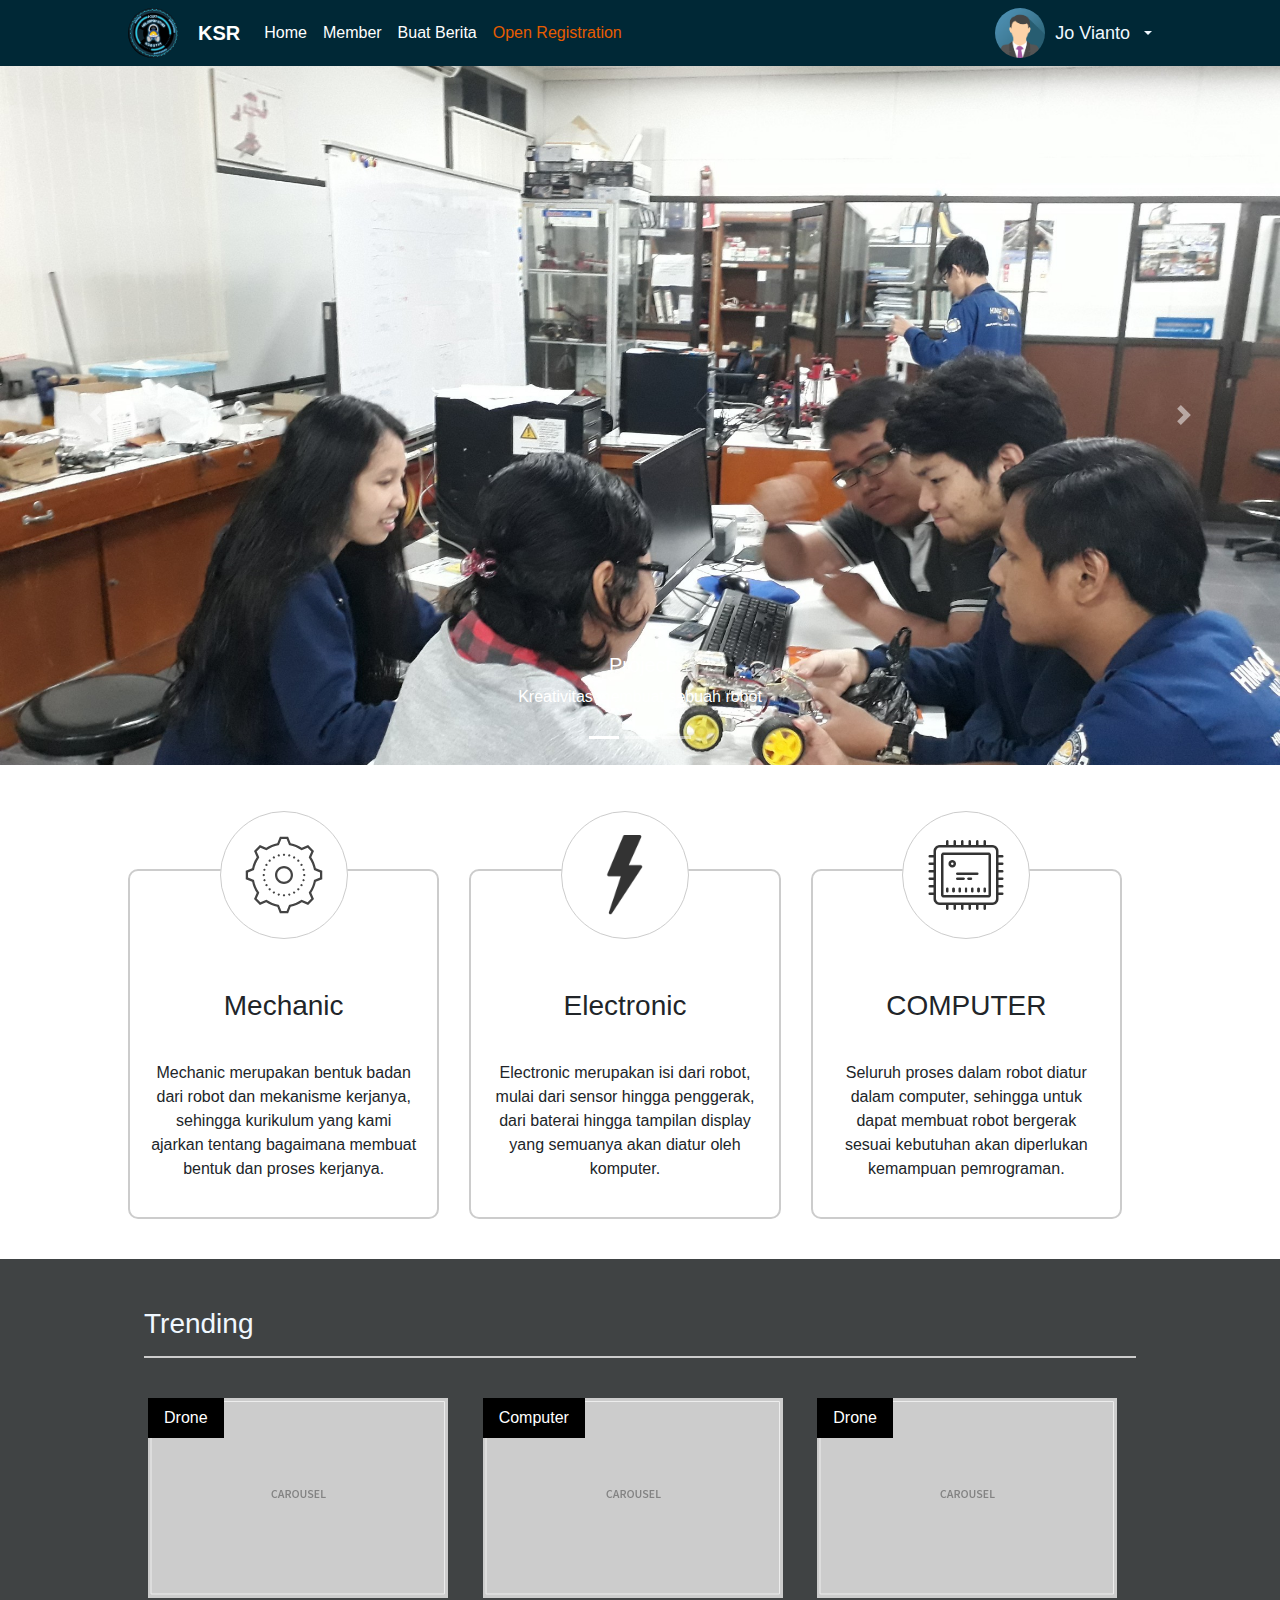
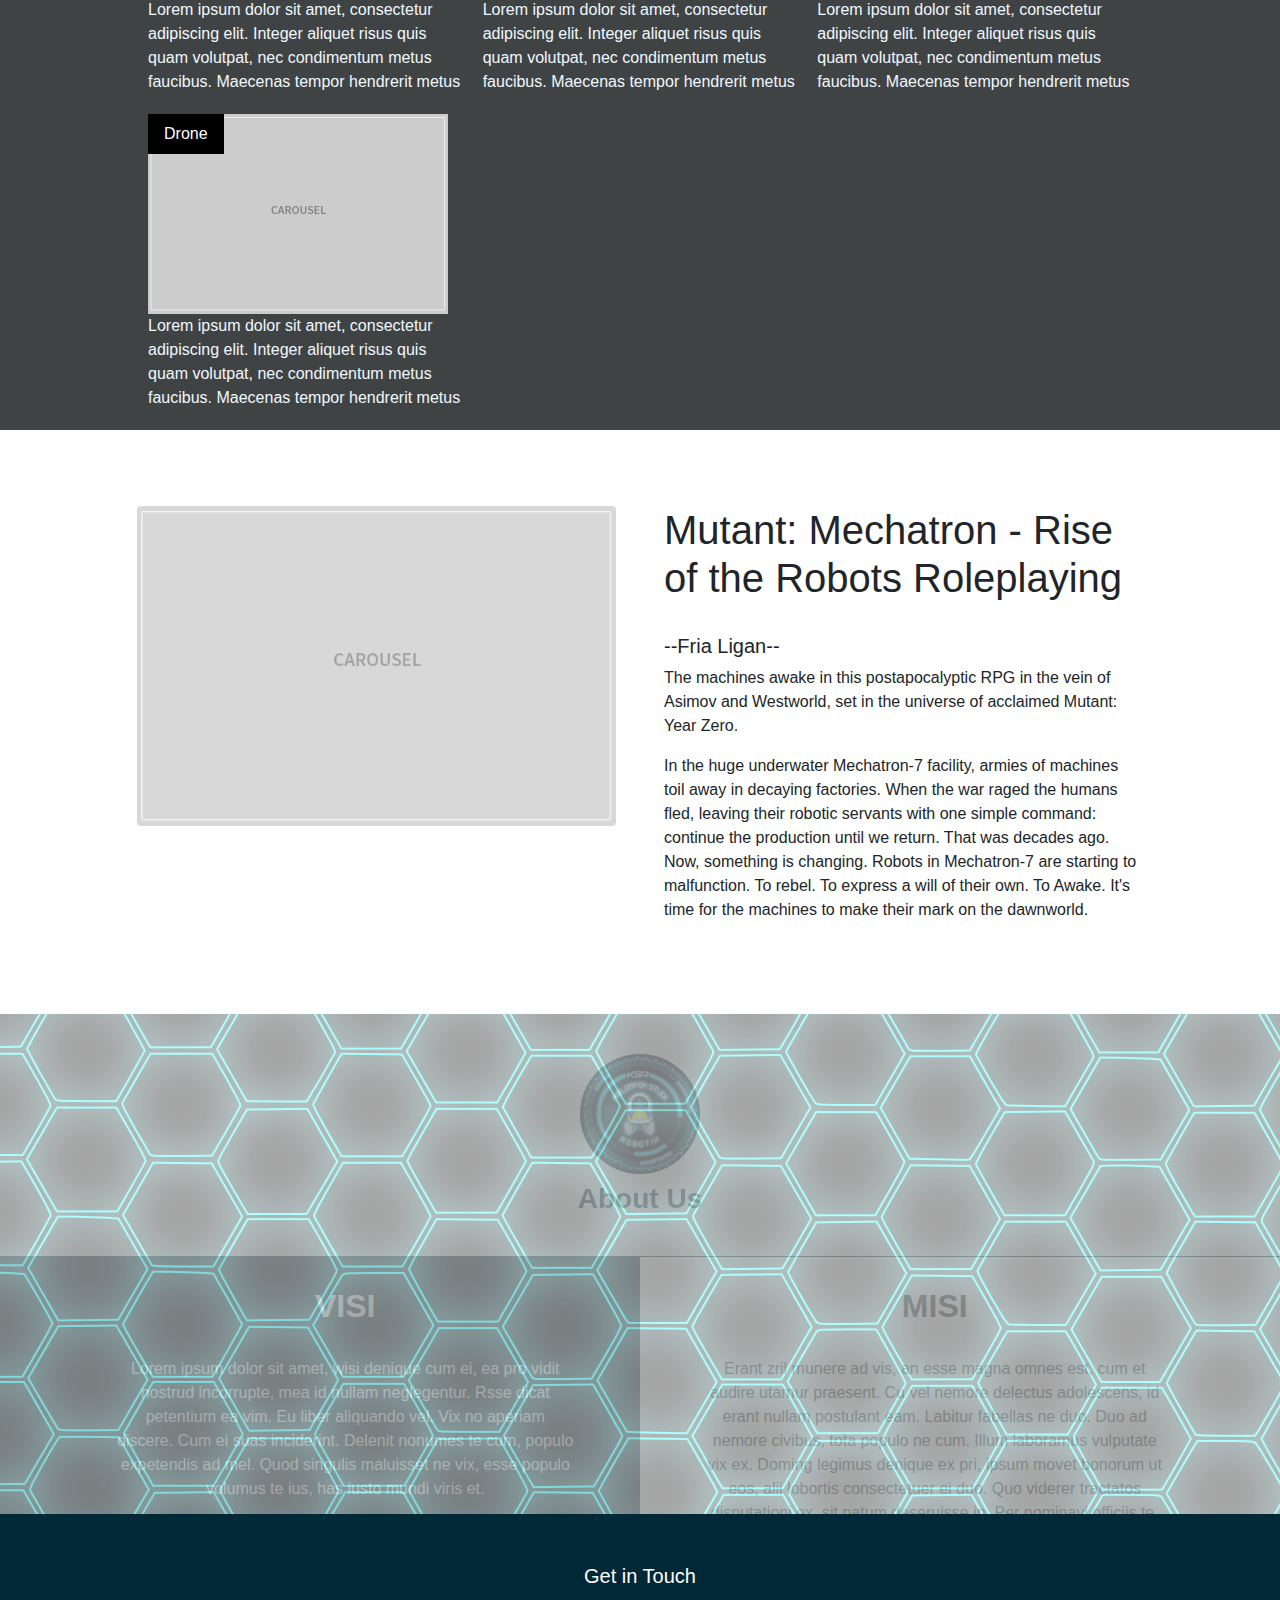
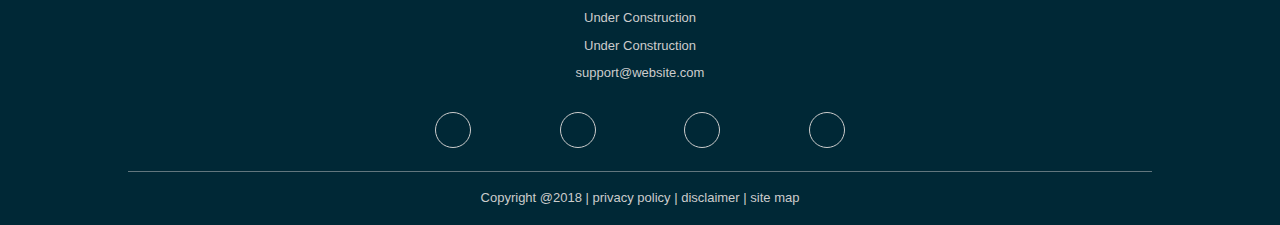
==== commit 530e3338: "Final---" ====
--- a/index.html
+++ b/index.html
@@ -121,7 +121,7 @@
             <div class="al-display-container">
               <div class="al-display-topleft al-black al-padding">Drone</div>
               <img src="images/Carousel_Placeholder.png" alt="drone" style="width:100%; max-width:300px;">
-              <div class="al-caption color-lightTheme">Lorem ipsum dolor sit amet, consectetur adipiscing elit. Integer aliquet risus quis quam volutpat, nec condimentum metus faucibus. Maecenas tempor hendrerit metus quis interdum. Donec id tortor vulputate, fermentum magna vitae, rhoncus nunc. Maecenas tempus arcu imperdiet, mollis metus in, eleifend augue. Nunc lacus metus, pretium id lobortis vitae, imperdiet in est. Nunc tempor, nulla vitae bibendum elementum, nisi ex pellentesque arcu, sed consectetur sem mauris ac tellus. Ut tincidunt vestibulum tincidunt. </div>
+              <p class="al-caption color-lightTheme">Lorem ipsum dolor sit amet, consectetur adipiscing elit. Integer aliquet risus quis quam volutpat, nec condimentum metus faucibus. Maecenas tempor hendrerit metus quis interdum. Donec id tortor vulputate, fermentum magna vitae, rhoncus nunc. Maecenas tempus arcu imperdiet, mollis metus in, eleifend augue. Nunc lacus metus, pretium id lobortis vitae, imperdiet in est. Nunc tempor, nulla vitae bibendum elementum, nisi ex pellentesque arcu, sed consectetur sem mauris ac tellus. Ut tincidunt vestibulum tincidunt. </p>
             </div>
           </div>
           <div class="al-col al al-m al-margin-bottom">
--- a/css/main-responsive.css
+++ b/css/main-responsive.css
@@ -485,7 +485,7 @@
 .carousel-inner .carousel-item img{
     position: relative;
     min-height: 100%;
-    top:-300px;
+    top:-50px;
     width: 100%;
 }
 /* profile here */
--- a/css/index.css
+++ b/css/index.css
@@ -114,6 +114,8 @@
     top: 0;
 }
 .al-caption{
+    height: 200px;
+    text-overflow: ellipsis;
 }
 .al-black{
     color: #ffffff
